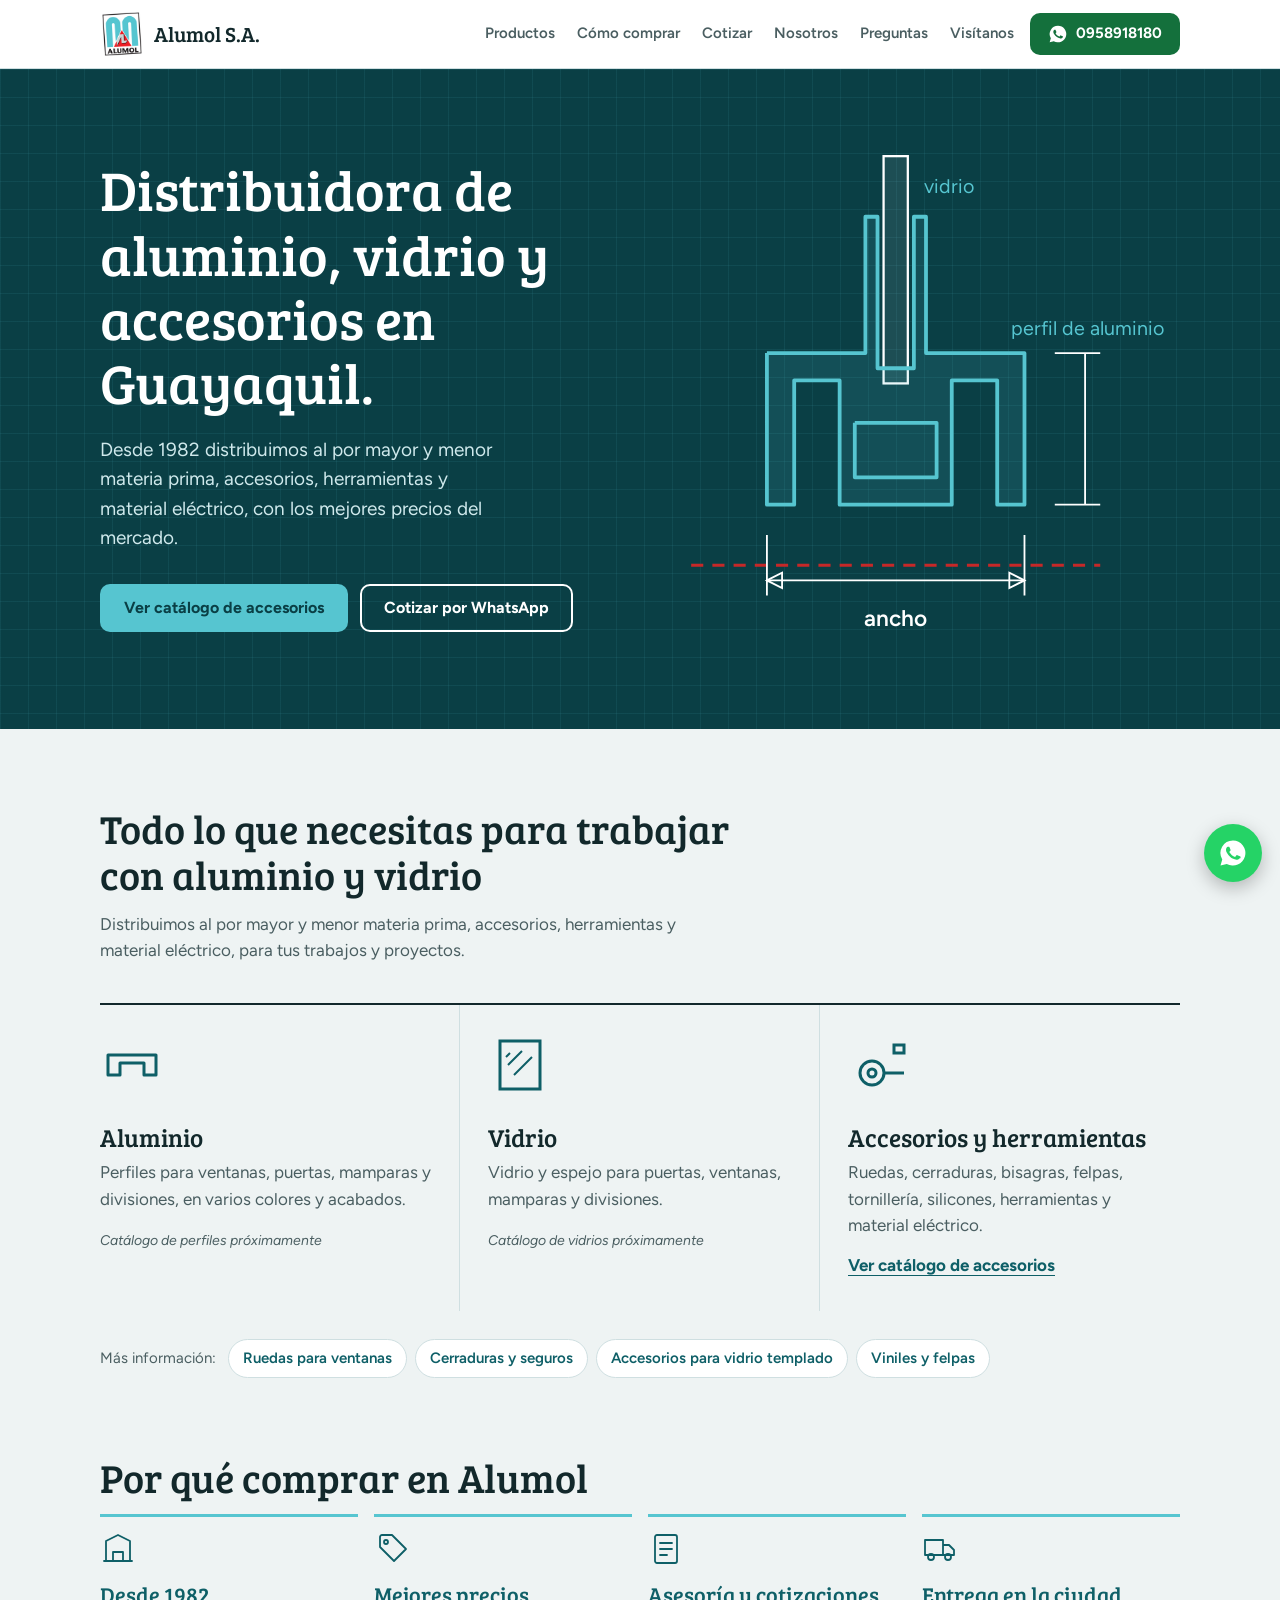
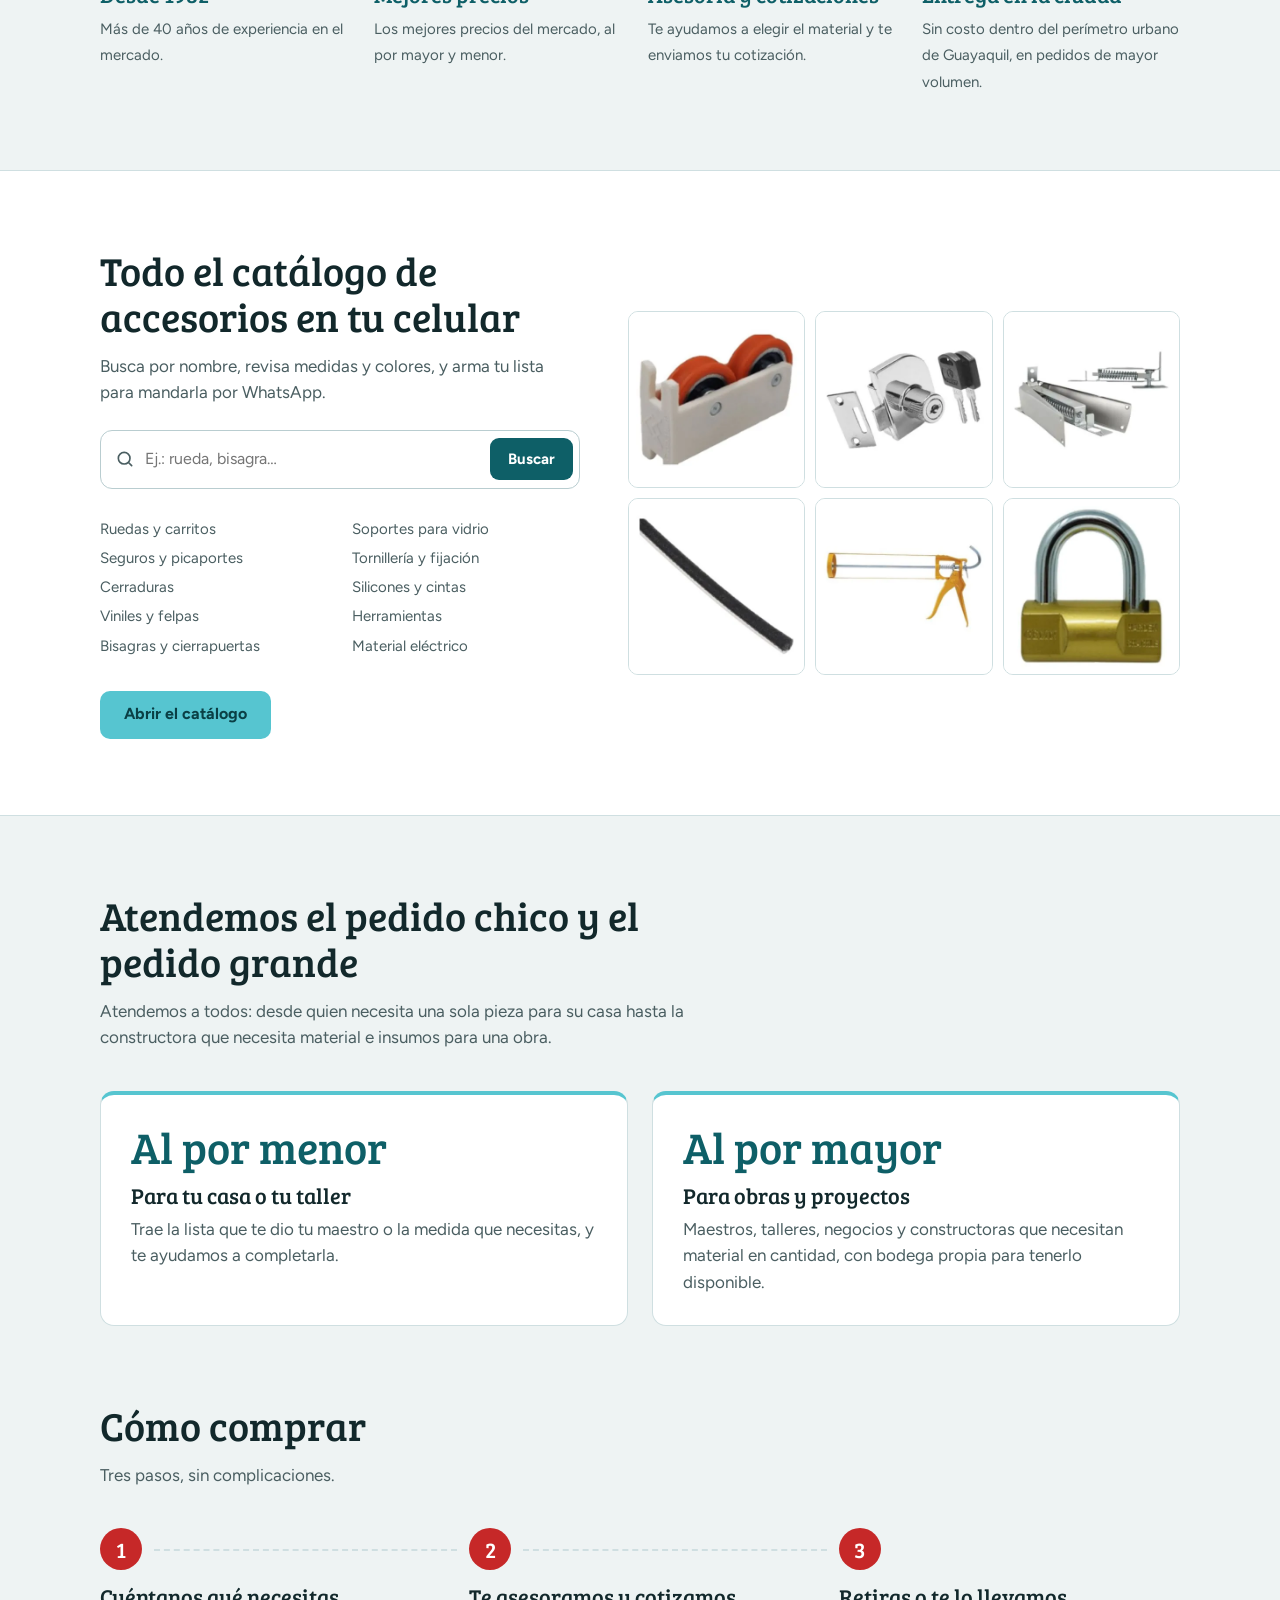
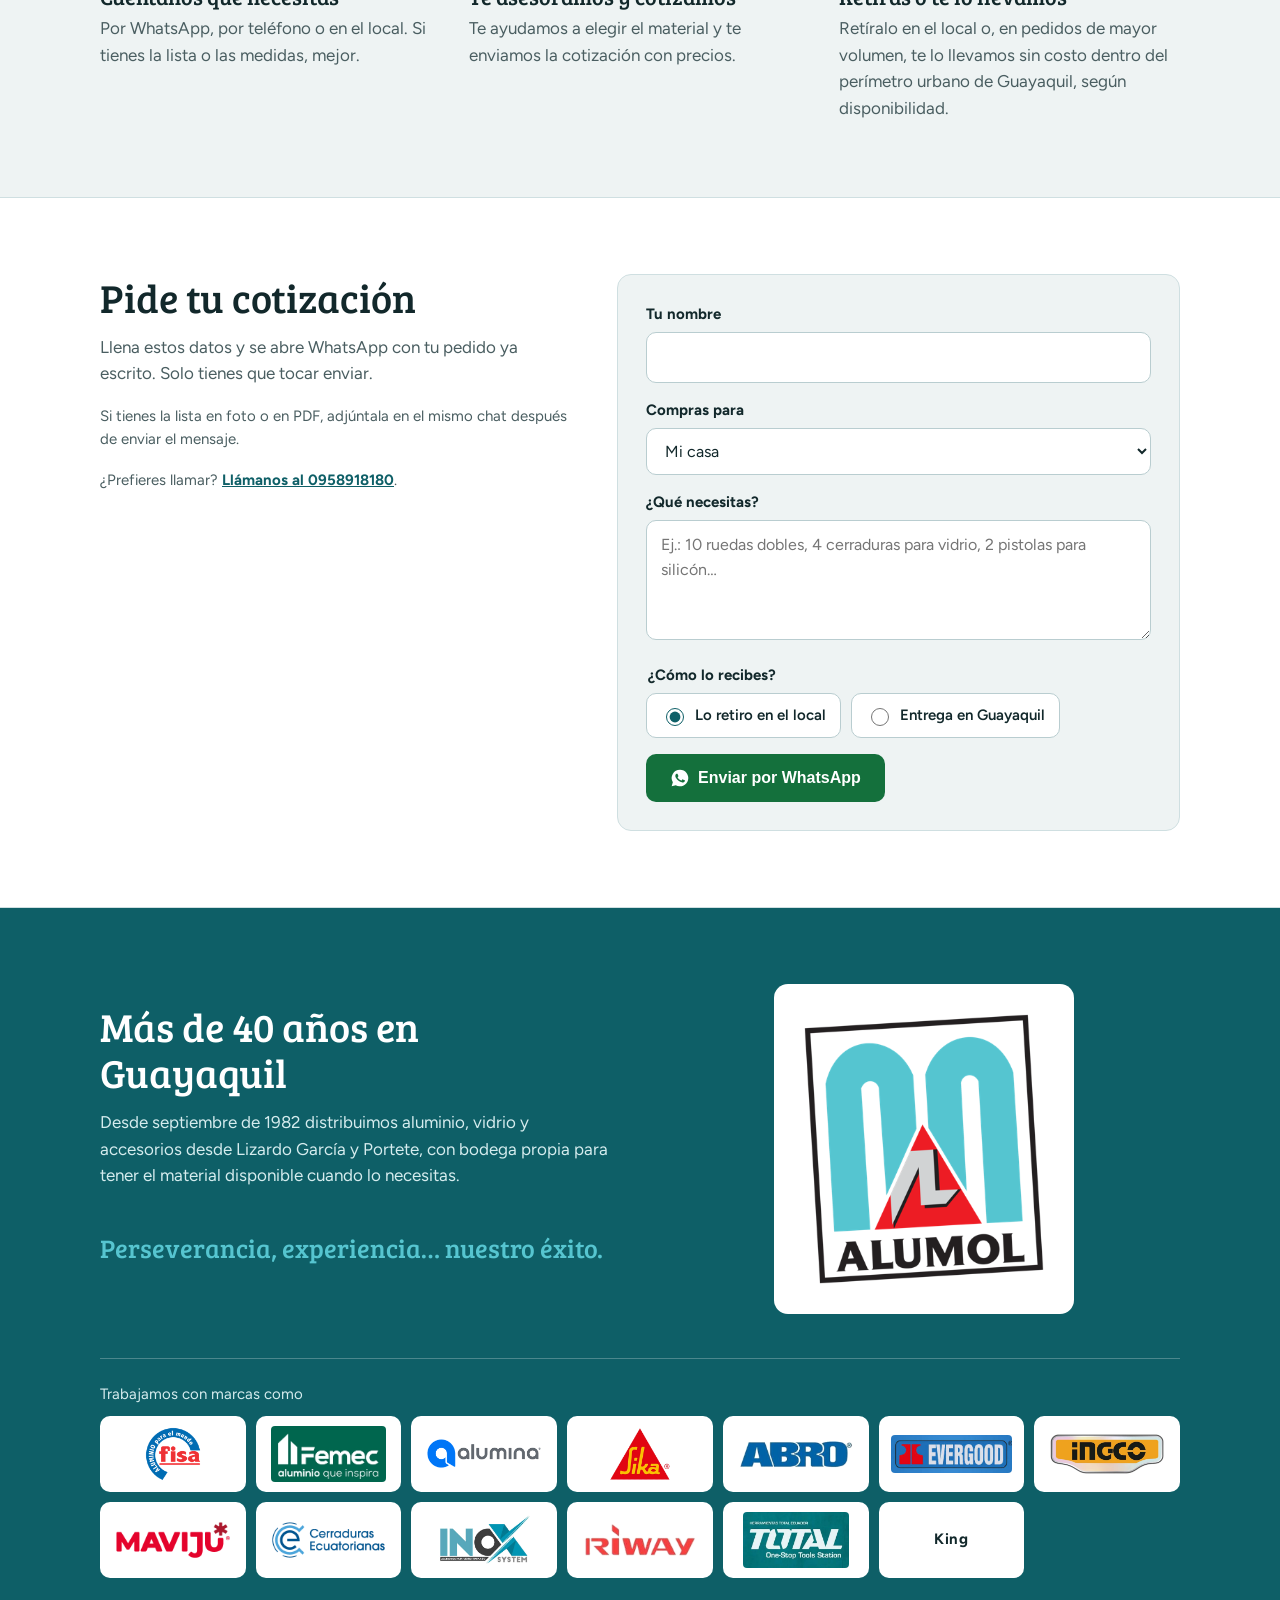
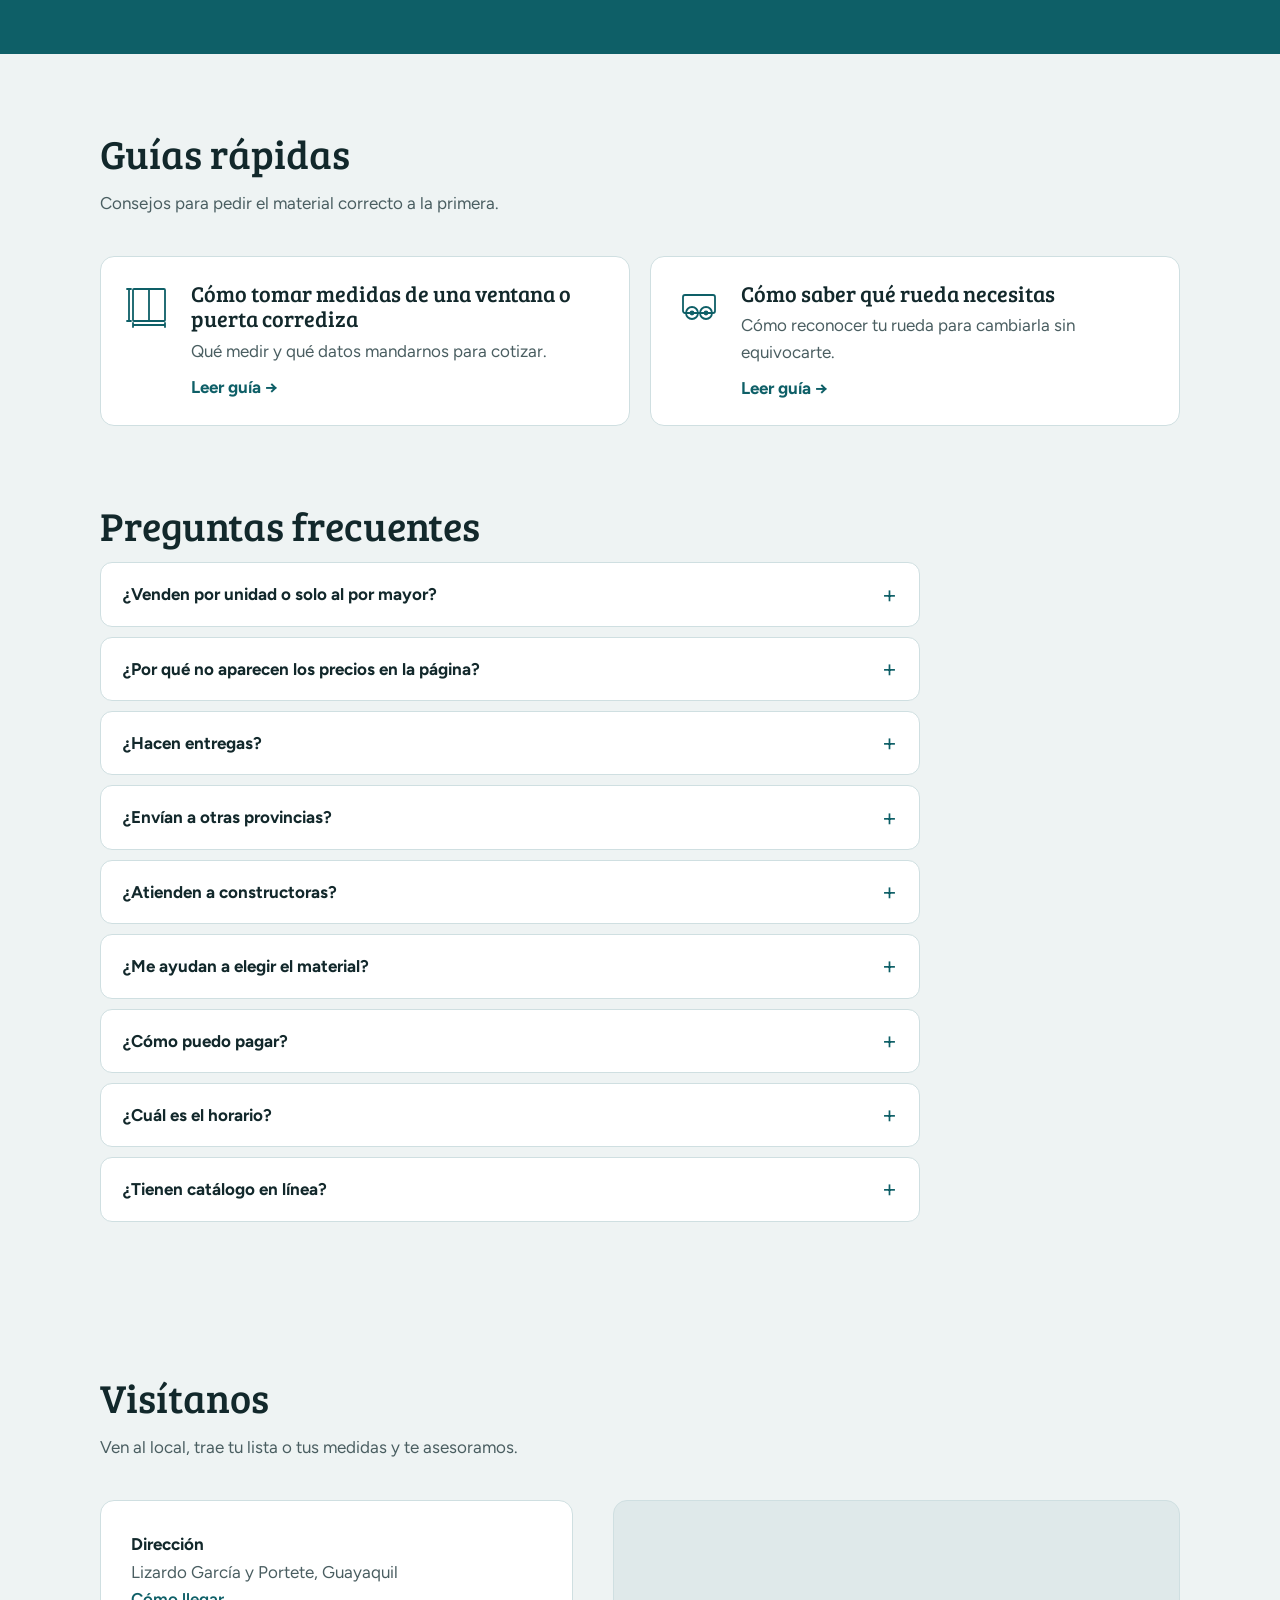
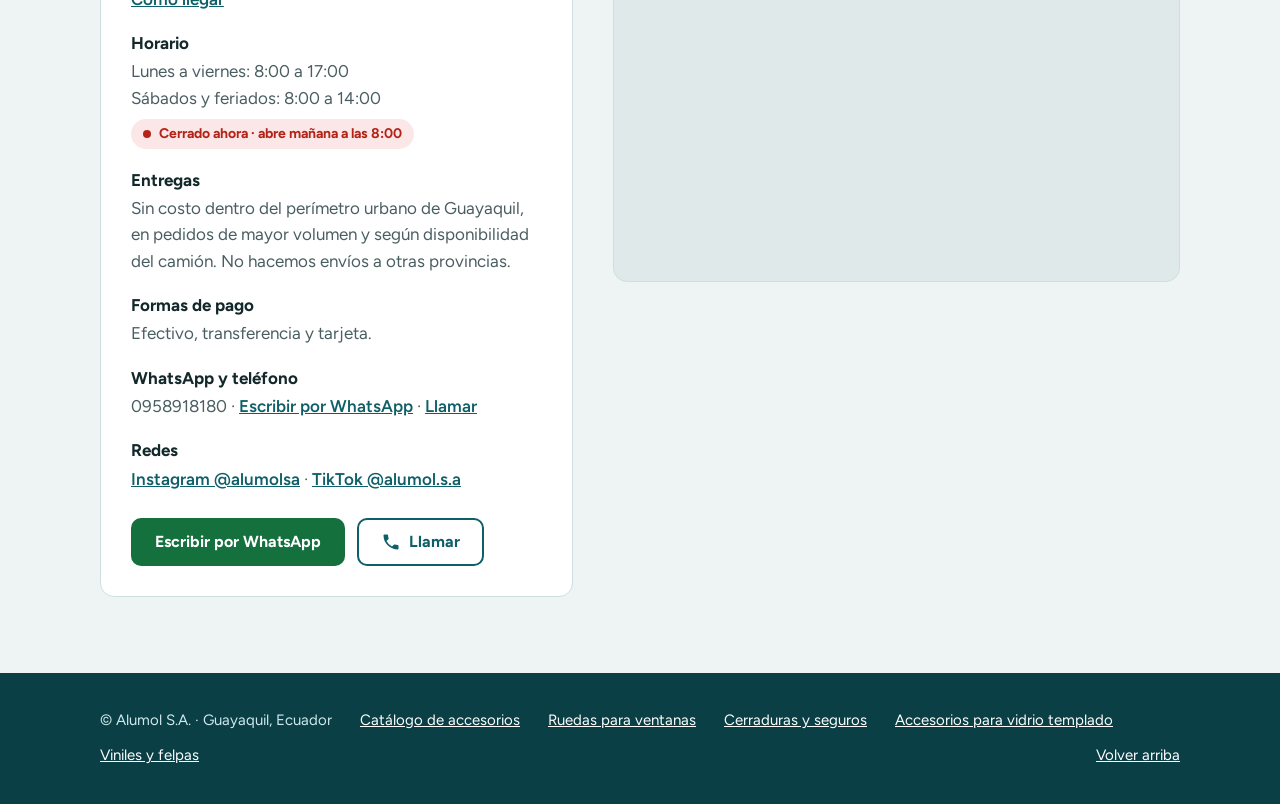
==== index.html @ 3a87d2c8 "Fotos en WebP (47% más livianas), logo chico en cabeceras, página 404 propia Co-Authored-By: Claude " ====
<!doctype html>
<html lang="es">
<head>
<meta charset="utf-8">
<meta name="viewport" content="width=device-width, initial-scale=1">
<script>
// Enlaces viejos del catálogo (revisión, productos compartidos, pruebas) se mandan al catálogo
if (location.search || /^#p-/.test(location.hash)) location.replace("catalogo/" + location.search + location.hash);
</script>
<title>Alumol S.A. · Aluminio y vidrio en Guayaquil</title>
<meta name="description" content="Distribuidora de aluminio, vidrio, accesorios, herramientas y material eléctrico en Guayaquil desde 1982. Al por mayor y menor. Lizardo García y Portete.">
<meta property="og:type" content="website">
<meta property="og:site_name" content="Alumol S.A.">
<meta property="og:title" content="Alumol S.A. · Aluminio y vidrio en Guayaquil">
<meta property="og:description" content="Distribuidora de aluminio, vidrio y accesorios en Guayaquil desde 1982. Al por mayor y menor.">
<meta property="og:url" content="https://alumolsa.com.ec/">
<meta property="og:image" content="https://alumolsa.com.ec/compartir.jpg">
<meta property="og:image:width" content="1200">
<meta property="og:image:height" content="630">
<meta name="twitter:card" content="summary_large_image">
<link rel="icon" href="catalogo/icono.png">
<link rel="canonical" href="https://alumolsa.com.ec/">
<script type="application/ld+json">
{
 "@context": "https://schema.org",
 "@type": "HardwareStore",
 "name": "Alumol S.A.",
 "description": "Distribuidora de aluminio, vidrio, accesorios, herramientas y material eléctrico en Guayaquil desde 1982. Al por mayor y menor.",
 "url": "https://alumolsa.com.ec/",
 "logo": "https://alumolsa.com.ec/catalogo/logo.png",
 "image": "https://alumolsa.com.ec/compartir.jpg",
 "telephone": "+593958918180",
 "foundingDate": "1982-09",
 "address": {
  "@type": "PostalAddress",
  "streetAddress": "Lizardo García y Portete",
  "addressLocality": "Guayaquil",
  "addressRegion": "Guayas",
  "addressCountry": "EC"
 },
 "openingHoursSpecification": [
  {
   "@type": "OpeningHoursSpecification",
   "dayOfWeek": [
    "Monday",
    "Tuesday",
    "Wednesday",
    "Thursday",
    "Friday"
   ],
   "opens": "08:00",
   "closes": "17:00"
  },
  {
   "@type": "OpeningHoursSpecification",
   "dayOfWeek": "Saturday",
   "opens": "08:00",
   "closes": "14:00"
  }
 ],
 "areaServed": "Guayaquil",
 "sameAs": [
  "https://www.instagram.com/alumolsa",
  "https://www.tiktok.com/@alumol.s.a"
 ]
}
</script>
<link rel="preconnect" href="https://fonts.googleapis.com">
<link rel="preconnect" href="https://fonts.gstatic.com" crossorigin>
<link href="https://fonts.googleapis.com/css2?family=Bree+Serif&family=Figtree:wght@400;600;700&display=swap" rel="stylesheet">
<style>
:root{
  --acento:#56C5D0;   /* celeste Alumol */
  --profundo:#0E5F67; /* azul petróleo */
  --noche:#0A3F45;    /* fondo del plano */
  --rojo:#C62828;     /* rojo del logo */
  --tinta:#12282B;
  --suave:#4A5E61;
  --aluminio:#EEF3F3; /* fondo general, gris aluminio frío */
  --linea:#CFDFE1;
  --whatsapp:#14703C;
}
*{box-sizing:border-box}
html{-webkit-text-size-adjust:100%}
body{margin:0;font-family:Figtree,"Segoe UI",sans-serif;font-size:17px;line-height:1.55;color:var(--tinta);background:var(--aluminio)}
h1,h2,h3{font-family:"Bree Serif",Georgia,serif;font-weight:400;line-height:1.15;margin:0}
a{color:inherit}
img{max-width:100%;display:block}
:focus-visible{outline:3px solid var(--acento);outline-offset:3px}
.ancho{max-width:1120px;margin:0 auto;padding:0 20px}

/* ---------- Cabecera ---------- */
header{background:#fff;border-bottom:1px solid var(--linea);position:sticky;top:0;z-index:10}
header .ancho{display:flex;align-items:center;gap:16px;min-height:68px}
.marca{display:flex;align-items:center;gap:10px;text-decoration:none}
.marca img{width:44px;height:44px;object-fit:contain}
.marca b{font-family:"Bree Serif",Georgia,serif;font-weight:400;font-size:21px}
nav{margin-left:auto;display:flex;gap:22px}
nav a{text-decoration:none;font-weight:600;font-size:15px;color:var(--suave)}
nav a:hover{color:var(--profundo)}
.btn{display:inline-flex;align-items:center;gap:8px;min-height:48px;padding:0 22px;border-radius:10px;font-weight:700;font-size:16px;text-decoration:none;border:2px solid transparent}
.btn svg{width:20px;height:20px;flex:none}
.btn-wa{background:var(--whatsapp);color:#fff}
.btn-wa:hover{background:#0f5a30}
.btn-cat{background:var(--acento);color:var(--noche)}
.btn-cat:hover{background:#7ad3dc}
.btn-borde{border-color:#fff;color:#fff}
.btn-borde:hover{background:rgba(255,255,255,.1)}
header .btn{min-height:42px;padding:0 16px;font-size:15px}
@media (max-width:760px){nav{display:none} header .btn{margin-left:auto}}
@media (max-width:380px){header .btn span{display:none}}

/* ---------- Portada: el plano del perfil ---------- */
.portada{background:var(--noche);color:#fff;overflow:hidden;
  background-image:linear-gradient(rgba(86,197,208,.09) 1px,transparent 1px),linear-gradient(90deg,rgba(86,197,208,.09) 1px,transparent 1px);
  background-size:28px 28px}
.portada .ancho{display:grid;grid-template-columns:1.05fr 1fr;gap:40px;align-items:center;padding-top:72px;padding-bottom:80px}
.portada h1{font-size:clamp(34px,5vw,56px);max-width:17ch}
.portada p{font-size:19px;color:#CFE9EC;max-width:34ch;margin:20px 0 32px}
.acciones{display:flex;flex-wrap:wrap;gap:12px}
.plano{width:100%;max-width:500px;justify-self:center}
.plano .perfil{fill:rgba(86,197,208,.12);stroke:var(--acento);stroke-width:2.5;stroke-linejoin:round}
.plano .vidrio{fill:rgba(255,255,255,.08);stroke:#fff;stroke-width:1.5}
.plano .cota{stroke:#fff;stroke-width:1.2;fill:none}
.plano text{fill:#fff;font-family:Figtree,sans-serif;font-size:15px;font-weight:600}
.plano .nota{fill:var(--acento);font-size:13px;font-weight:400}
.plano .corte{stroke:var(--rojo);stroke-width:2;stroke-dasharray:8 6}
@media (prefers-reduced-motion:no-preference){
  .plano .perfil{stroke-dasharray:1400;stroke-dashoffset:1400;animation:trazo 2.2s ease-out .2s forwards}
  .plano .aparece{opacity:0;animation:aparece .6s ease-out 2s forwards}
  @keyframes trazo{to{stroke-dashoffset:0}}
  @keyframes aparece{to{opacity:1}}
}
@media (max-width:820px){
  .portada .ancho{grid-template-columns:1fr;padding-top:44px;padding-bottom:52px;gap:28px}
  .plano{max-width:380px}
}

/* ---------- Retoques sutiles ---------- */
.sello{display:inline-block;margin-bottom:18px;padding:6px 14px;border:1px solid rgba(86,197,208,.55);border-radius:999px;color:var(--acento);font-size:14px;font-weight:700;letter-spacing:.08em;text-transform:uppercase}
.btn{transition:transform .15s ease,background-color .15s ease,box-shadow .15s ease}
.btn:hover{transform:translateY(-2px);box-shadow:0 6px 16px rgba(10,63,69,.18)}
.ventajas svg{width:36px;height:36px;fill:none;stroke:var(--profundo);stroke-width:1.8;stroke-linecap:round;stroke-linejoin:round;margin-bottom:10px;display:block}
.cliente{border-top:4px solid var(--acento) !important;transition:transform .2s ease,box-shadow .2s ease}
.cliente:hover{transform:translateY(-3px);box-shadow:0 10px 24px rgba(10,63,69,.10)}
.muestras img{transition:transform .25s ease}
.muestras img:hover{transform:scale(1.04)}
.nosotros .ancho.ancho-marcas{display:block}
.nosotros .ancho-marcas .marcas{margin-top:44px}
.nosotros .ancho-marcas ul{grid-template-columns:repeat(auto-fill,minmax(140px,1fr))}
.marcas li{transition:transform .2s ease}.marcas li:hover{transform:translateY(-2px)}
.nosotros .logo-nos{max-width:300px}
.js .aparece-sec{opacity:0;transform:translateY(18px);transition:opacity .6s ease,transform .6s ease}
.js .aparece-sec.visto{opacity:1;transform:none}
@media (prefers-reduced-motion:reduce){.js .aparece-sec{opacity:1;transform:none;transition:none}.btn:hover,.cliente:hover,.muestras img:hover{transform:none}}

/* Buscador en la portada */
.oculto{position:absolute;width:1px;height:1px;overflow:hidden;clip:rect(0 0 0 0);white-space:nowrap}
.portada .ancho > div,.catalogo .ancho > div{min-width:0}
.buscar-web{width:100%;display:flex;align-items:center;max-width:520px;margin:0 0 22px;background:#fff;border-radius:12px;padding:6px 6px 6px 14px;box-shadow:0 6px 20px rgba(0,0,0,.18)}
.buscar-web svg{flex:none;width:20px;height:20px;fill:none;stroke:var(--suave);stroke-width:2;stroke-linecap:round}
.buscar-web input{flex:1;min-width:0;border:0;outline:0;font:inherit;font-size:16px;color:var(--tinta);padding:10px 10px;background:transparent}
.buscar-web button{flex:none;border:0;border-radius:9px;background:var(--profundo);color:#fff;font:inherit;font-weight:700;font-size:15px;padding:0 18px;min-height:42px;cursor:pointer}
.buscar-web button:hover{background:#0b4c52}
.buscar-web.en-catalogo{box-shadow:none;border:1px solid #B9CDD0;margin:-16px 0 26px}
.buscar-web:focus-within{outline:3px solid var(--acento);outline-offset:2px}
.btn-llamar{border-color:var(--profundo);color:var(--profundo);background:#fff}
.btn-llamar:hover{background:var(--aluminio)}
.datos .acciones .btn{margin-top:0}

.mas-prod{display:flex;flex-wrap:wrap;align-items:center;gap:8px;margin:28px 0 0;font-size:15px}
.mas-prod span{color:var(--suave);margin-right:4px}
.mas-prod a{border:1px solid var(--linea);background:#fff;border-radius:999px;padding:7px 14px;color:var(--profundo);font-weight:600;text-decoration:none}
.mas-prod a:hover{border-color:var(--profundo)}

/* ---------- Secciones ---------- */
section{padding:76px 0}
.titulo{font-size:clamp(28px,3.6vw,40px);margin-bottom:14px;max-width:30ch}
.intro{color:var(--suave);max-width:58ch;margin:0 0 40px}

/* Qué vendemos */
.lineas{display:grid;grid-template-columns:repeat(3,1fr);border-top:2px solid var(--tinta)}
.linea{padding:28px 28px 32px 0;border-right:1px solid var(--linea)}
.linea + .linea{padding-left:28px}
.linea:last-child{border-right:0}
.linea svg{width:64px;height:64px;margin-bottom:18px}
.linea h3{font-size:25px;margin-bottom:8px}
.linea p{margin:0 0 14px;color:var(--suave)}
.linea .pronto{font-size:14px;color:var(--suave);font-style:italic}
.linea a.enlace{font-weight:700;color:var(--profundo);text-underline-offset:4px}
@media (max-width:820px){
  .lineas{grid-template-columns:1fr}
  .linea,.linea + .linea{padding:26px 0;border-right:0;border-bottom:1px solid var(--linea)}
  .linea:last-child{border-bottom:0}
}

/* Franja del catálogo */
.catalogo{background:#fff;border-top:1px solid var(--linea);border-bottom:1px solid var(--linea)}
.catalogo .ancho{display:grid;grid-template-columns:1fr 1.15fr;gap:48px;align-items:center}
.muestras{display:grid;grid-template-columns:repeat(3,1fr);gap:10px}
.muestras img{aspect-ratio:1;object-fit:cover;border-radius:10px;background:var(--aluminio);border:1px solid var(--linea)}
.catalogo ul{padding:0;margin:0 0 30px;list-style:none;columns:2;column-gap:24px;color:var(--suave);font-size:15px}
.catalogo li{padding:3px 0;break-inside:avoid}
@media (max-width:820px){.catalogo .ancho{grid-template-columns:1fr;gap:32px}.muestras{order:-1}}

/* Por qué Alumol */
.porque{padding-top:0}
.ventajas{list-style:none;margin:0;padding:0;display:grid;grid-template-columns:repeat(4,1fr);gap:16px}
.ventajas li{border-top:3px solid var(--acento);padding-top:14px}
.ventajas b{display:block;font-family:"Bree Serif",Georgia,serif;font-weight:400;font-size:22px;color:var(--profundo);margin-bottom:4px}
.ventajas span{color:var(--suave);font-size:15px}
@media (max-width:820px){.ventajas{grid-template-columns:1fr 1fr}}
@media (max-width:440px){.ventajas{grid-template-columns:1fr}}

/* Para quién */
.clientes{display:grid;grid-template-columns:1fr 1fr;gap:24px}
.cliente{background:#fff;border-radius:14px;padding:30px;border:1px solid var(--linea)}
.cliente .escala{font-family:"Bree Serif",Georgia,serif;font-size:44px;color:var(--profundo);line-height:1;margin-bottom:14px}
.cliente h3{font-size:22px;margin-bottom:8px}
.cliente p{margin:0;color:var(--suave)}
@media (max-width:700px){.clientes{grid-template-columns:1fr}}

/* Cómo comprar: secuencia real */
.pasos{list-style:none;padding:0;margin:0;display:grid;grid-template-columns:repeat(3,1fr);gap:28px;counter-reset:paso}
.pasos li{counter-increment:paso;position:relative;padding-top:56px}
.pasos li::before{content:counter(paso);position:absolute;top:0;left:0;width:42px;height:42px;border-radius:50%;background:var(--rojo);color:#fff;display:grid;place-items:center;font-family:"Bree Serif",Georgia,serif;font-size:22px}
.pasos li:not(:last-child)::after{content:"";position:absolute;top:21px;left:54px;right:-16px;border-top:2px dashed var(--linea)}
.pasos h3{font-size:22px;margin-bottom:6px}
.pasos p{margin:0;color:var(--suave)}
@media (max-width:760px){.pasos{grid-template-columns:1fr}.pasos li:not(:last-child)::after{display:none}}

/* Nosotros */
.nosotros{background:var(--profundo);color:#fff}
.nosotros .ancho{display:grid;grid-template-columns:1fr 1fr;gap:56px;align-items:center}
.nosotros .intro{color:#D5ECEE}
.nosotros p{max-width:52ch}
.lema{font-family:"Bree Serif",Georgia,serif;font-size:26px;color:var(--acento);margin-top:26px}
.logo-nos{background:#fff;border-radius:14px;padding:28px;display:grid;place-items:center;max-width:360px;justify-self:center}
.logo-nos img{width:100%;max-width:260px;height:auto}
.foto-pend{aspect-ratio:4/3;border:2px dashed rgba(255,255,255,.45);border-radius:14px;display:grid;place-items:center;text-align:center;color:#D5ECEE;padding:20px;font-size:15px}
.marcas{margin-top:36px;padding-top:24px;border-top:1px solid rgba(255,255,255,.25)}
.marcas p{margin:0 0 10px;color:#D5ECEE;font-size:15px}
.marcas ul{list-style:none;padding:0;margin:0;display:grid;grid-template-columns:repeat(auto-fill,minmax(118px,1fr));gap:10px}
.marcas li{background:#fff;border-radius:10px;height:76px;padding:10px 12px;display:flex;align-items:center;justify-content:center;color:var(--tinta);font-weight:700;letter-spacing:.04em;font-size:15px;text-align:center}
.marcas li img{max-width:100%;max-height:56px;min-width:0;width:auto;height:auto;object-fit:contain;border-radius:4px}
@media (max-width:820px){.nosotros .ancho{grid-template-columns:1fr;gap:32px}}

/* Visítanos */
.visita{display:grid;grid-template-columns:1fr 1.2fr;gap:40px;align-items:start}
.datos{background:#fff;border-radius:14px;border:1px solid var(--linea);padding:30px}
.datos dl{margin:0}
.datos dt{font-weight:700;margin-top:18px}
.datos dt:first-child{margin-top:0}
.datos dd{margin:2px 0 0;color:var(--suave)}
.datos dd a{color:var(--profundo);font-weight:600}
.datos .btn{margin-top:26px}
.mapa{border-radius:14px;overflow:hidden;border:1px solid var(--linea);min-height:380px;background:#dfe9ea}
.mapa iframe{width:100%;height:100%;min-height:380px;border:0;display:block}
@media (max-width:820px){.visita{grid-template-columns:1fr}}

/* Cotización por WhatsApp */
.cotizar{background:#fff;border-top:1px solid var(--linea);border-bottom:1px solid var(--linea)}
.cotizar .ancho{display:grid;grid-template-columns:1fr 1.2fr;gap:48px;align-items:start}
.cotizar .nota{color:var(--suave);font-size:15px;margin-top:18px}
.form-cot{background:var(--aluminio);border:1px solid var(--linea);border-radius:14px;padding:28px;display:grid;gap:16px}
.form-cot label,.form-cot legend{font-weight:700;font-size:15px;display:block;margin-bottom:6px}
.form-cot input[type=text],.form-cot select,.form-cot textarea{width:100%;font:inherit;font-size:16px;color:var(--tinta);background:#fff;border:1px solid #B9CDD0;border-radius:10px;padding:12px 14px}
.form-cot textarea{min-height:120px;resize:vertical}
.form-cot input:focus,.form-cot select:focus,.form-cot textarea:focus{outline:2px solid var(--acento);outline-offset:1px;border-color:var(--acento)}
.form-cot fieldset{border:0;padding:0;margin:0}
.form-cot .opciones{display:flex;flex-wrap:wrap;gap:10px}
.form-cot .opciones label{font-weight:600;margin:0;display:flex;align-items:center;gap:8px;background:#fff;border:1px solid #B9CDD0;border-radius:10px;padding:10px 14px;cursor:pointer}
.form-cot .opciones input{accent-color:var(--profundo);width:18px;height:18px}
.form-cot .btn{justify-self:start}
.form-cot .error{color:var(--rojo);font-size:14px;font-weight:600;margin:0}
@media (max-width:820px){.cotizar .ancho{grid-template-columns:1fr;gap:28px}}

/* Guías */
.guias{display:grid;grid-template-columns:1fr 1fr;gap:20px}
.guia{display:flex;gap:18px;align-items:flex-start;background:#fff;border:1px solid var(--linea);border-radius:14px;padding:24px;text-decoration:none;color:var(--tinta);transition:transform .2s ease,box-shadow .2s ease}
.guia:hover{transform:translateY(-3px);box-shadow:0 10px 24px rgba(10,63,69,.10)}
.guia svg{flex:none;width:48px;height:48px;fill:none;stroke:var(--profundo);stroke-width:1.8;stroke-linecap:round;stroke-linejoin:round}
.guia h3{font-size:22px;margin-bottom:6px}.guia p{margin:0 0 10px;color:var(--suave)}.guia span{font-weight:700;color:var(--profundo)}
@media (max-width:760px){.guias{grid-template-columns:1fr}}

/* Preguntas frecuentes */
.faq{max-width:820px;display:grid;gap:10px}
.faq details{background:#fff;border:1px solid var(--linea);border-radius:12px}
.faq summary{list-style:none;cursor:pointer;padding:18px 52px 18px 22px;font-weight:700;font-size:17px;position:relative}
.faq summary::-webkit-details-marker{display:none}
.faq summary::after{content:"+";position:absolute;right:22px;top:50%;transform:translateY(-50%);font-size:24px;font-weight:400;color:var(--profundo)}
.faq details[open] summary::after{content:"–"}
.faq details p{margin:0;padding:0 22px 20px;color:var(--suave)}
.faq a{color:var(--profundo);font-weight:600}

/* Abierto ahora */
.estado{display:inline-flex;align-items:center;gap:8px;margin-top:8px;padding:4px 12px;border-radius:999px;font-size:14px;font-weight:700;background:#E6F4EA;color:#14703C}
.estado::before{content:"";width:8px;height:8px;border-radius:50%;background:currentColor}
.estado.pronto{background:#FFF3D6;color:#8A5A00}
.estado.cerrado{background:#FBE7E7;color:#B42318}
.estado[hidden]{display:none}

/* Marcador de dato por confirmar (solo borrador) */
.falta{background:#FFF3B0;color:#5a4a00;border-radius:4px;padding:0 4px}

footer{background:var(--noche);color:#CFE9EC;padding:36px 0;font-size:15px}
footer .ancho{display:flex;flex-wrap:wrap;gap:12px 28px;align-items:center}
footer a{color:#fff}
footer .der{margin-left:auto}

.wa-flotante{position:fixed;right:18px;bottom:18px;width:58px;height:58px;border-radius:50%;background:#25D366;display:grid;place-items:center;box-shadow:0 6px 18px rgba(0,0,0,.25);z-index:20}
.wa-flotante svg{width:30px;height:30px;fill:#fff}
</style>
</head>
<body>

<header>
  <div class="ancho">
    <a class="marca" href="#inicio"><img src="catalogo/logo-chico.png" alt=""><b>Alumol S.A.</b></a>
    <nav aria-label="Secciones">
      <a href="#productos">Productos</a>
      <a href="#como-comprar">Cómo comprar</a>
      <a href="#cotizar">Cotizar</a>
      <a href="#nosotros">Nosotros</a>
      <a href="#preguntas">Preguntas</a>
      <a href="#visitanos">Visítanos</a>
    </nav>
    <a class="btn btn-wa" href="https://wa.me/593958918180" target="_blank" rel="noopener">
      <svg viewBox="0 0 24 24" fill="currentColor" aria-hidden="true"><path d="M12 2a10 10 0 0 0-8.6 15.1L2 22l5-1.3A10 10 0 1 0 12 2Zm5.3 14.1c-.2.6-1.3 1.2-1.8 1.2-.5.1-1 .1-3.3-.8-2.8-1.1-4.5-4-4.7-4.2-.1-.2-1.1-1.5-1.1-2.8 0-1.4.7-2 1-2.3.2-.3.5-.3.7-.3h.5c.2 0 .4 0 .6.5l.8 2c.1.2.1.4 0 .5l-.3.5-.4.4c-.1.1-.3.3-.1.6.2.3.8 1.3 1.7 2.1 1.1 1 2.1 1.3 2.4 1.5.3.1.5.1.6-.1l.9-1.1c.2-.3.4-.2.7-.1l2 .9c.3.1.5.2.5.3.1.2.1.7-.1 1.2Z"/></svg>
      <span>0958918180</span>
    </a>
  </div>
</header>

<main id="inicio">

<!-- PORTADA -->
<div class="portada">
  <div class="ancho">
    <div>
      <h1>Distribuidora de aluminio, vidrio y accesorios en Guayaquil.</h1>
      <p>Desde 1982 distribuimos al por mayor y menor materia prima, accesorios, herramientas y material eléctrico, con los mejores precios del mercado.</p>
      <div class="acciones">
        <a class="btn btn-cat" href="catalogo/">Ver catálogo de accesorios</a>
        <a class="btn btn-borde" href="https://wa.me/593958918180?text=Hola%20Alumol%2C%20quisiera%20cotizar%20material" target="_blank" rel="noopener">Cotizar por WhatsApp</a>
      </div>
    </div>

    <!-- Corte de un perfil de aluminio con su vidrio, dibujado como plano -->
    <svg class="plano" viewBox="50 10 330 335" role="img" aria-label="Dibujo técnico del corte de un perfil de aluminio con vidrio, con sus medidas">
      <rect class="vidrio" x="187" y="20" width="16" height="150"/>
      <path class="perfil" d="M110 150 H175 V60 H183 V160 H207 V60 H215 V150 H280 V250 H262 V168 H232 V250 H158 V168 H128 V250 H110 Z M168 196 H222 V232 H168 Z"/>
      <line class="corte" x1="60" y1="290" x2="330" y2="290"/>
      <g class="aparece">
        <path class="cota" d="M110 270 V310 M280 270 V310 M110 300 H280"/>
        <path class="cota" d="M110 300 l10 -5 v10 z M280 300 l-10 -5 v10 z" fill="#fff"/>
        <text x="195" y="330" text-anchor="middle">ancho</text>
        <path class="cota" d="M300 150 H330 M300 250 H330 M320 150 V250"/>
        <text class="nota" x="214" y="44">vidrio</text>
        <text class="nota" x="372" y="138" text-anchor="end">perfil de aluminio</text>
      </g>
    </svg>
  </div>
</div>

<!-- QUÉ VENDEMOS -->
<section id="productos">
  <div class="ancho">
    <h2 class="titulo">Todo lo que necesitas para trabajar con aluminio y vidrio</h2>
    <p class="intro">Distribuimos al por mayor y menor materia prima, accesorios, herramientas y material eléctrico, para tus trabajos y proyectos.</p>

    <div class="lineas">
      <div class="linea">
        <svg viewBox="0 0 64 64" fill="none" stroke="#0E5F67" stroke-width="3" stroke-linejoin="round" aria-hidden="true"><path d="M8 22h48v20H44V30H20v12H8z"/></svg>
        <h3>Aluminio</h3>
        <p>Perfiles para ventanas, puertas, mamparas y divisiones, en varios colores y acabados.</p>
        <span class="pronto">Catálogo de perfiles próximamente</span>
      </div>
      <div class="linea">
        <svg viewBox="0 0 64 64" fill="none" stroke="#0E5F67" stroke-width="3" aria-hidden="true"><rect x="12" y="8" width="40" height="48"/><path d="M22 20l-4 4M34 18L20 32M44 24L26 42" stroke-width="2"/></svg>
        <h3>Vidrio</h3>
        <p>Vidrio y espejo para puertas, ventanas, mamparas y divisiones.</p>
        <span class="pronto">Catálogo de vidrios próximamente</span>
      </div>
      <div class="linea">
        <svg viewBox="0 0 64 64" fill="none" stroke="#0E5F67" stroke-width="3" aria-hidden="true"><circle cx="24" cy="40" r="12"/><circle cx="24" cy="40" r="4"/><path d="M36 40h20M46 20v-8h10v8z"/></svg>
        <h3>Accesorios y herramientas</h3>
        <p>Ruedas, cerraduras, bisagras, felpas, tornillería, silicones, herramientas y material eléctrico.</p>
        <a class="enlace" href="catalogo/">Ver catálogo de accesorios</a>
      </div>
    </div>
    <p class="mas-prod"><span>Más información:</span><a href="ruedas-para-ventanas-guayaquil/">Ruedas para ventanas</a><a href="cerraduras-y-seguros-guayaquil/">Cerraduras y seguros</a><a href="accesorios-vidrio-templado-guayaquil/">Accesorios para vidrio templado</a><a href="viniles-y-felpas-guayaquil/">Viniles y felpas</a></p>
  </div>
</section>

<!-- POR QUÉ ALUMOL -->
<section class="porque" aria-labelledby="porque-t">
  <div class="ancho">
    <h2 class="titulo" id="porque-t">Por qué comprar en Alumol</h2>
    <ul class="ventajas">
      <li><svg viewBox="0 0 36 36" aria-hidden="true"><path d="M6 30V10l12-6 12 6v20"/><path d="M13 30v-9h10v9"/><path d="M4 30h28"/></svg><b>Desde 1982</b><span>Más de 40 años de experiencia en el mercado.</span></li>
      <li><svg viewBox="0 0 36 36" aria-hidden="true"><path d="M18 4H8a2 2 0 0 0-2 2v10l14 14 12-12z"/><circle cx="12" cy="11" r="2"/></svg><b>Mejores precios</b><span>Los mejores precios del mercado, al por mayor y menor.</span></li>
      <li><svg viewBox="0 0 36 36" aria-hidden="true"><rect x="7" y="4" width="22" height="28" rx="2"/><path d="M12 12h12M12 18h12M12 24h7"/></svg><b>Asesoría y cotizaciones</b><span>Te ayudamos a elegir el material y te enviamos tu cotización.</span></li>
      <li><svg viewBox="0 0 36 36" aria-hidden="true"><path d="M3 9h18v15H3zM21 14h6l5 5v5h-11"/><circle cx="9" cy="26" r="3"/><circle cx="26" cy="26" r="3"/></svg><b>Entrega en la ciudad</b><span>Sin costo dentro del perímetro urbano de Guayaquil, en pedidos de mayor volumen.</span></li>
    </ul>
  </div>
</section>

<!-- CATÁLOGO -->
<section class="catalogo">
  <div class="ancho">
    <div>
      <h2 class="titulo">Todo el catálogo de accesorios en tu celular</h2>
      <p class="intro">Busca por nombre, revisa medidas y colores, y arma tu lista para mandarla por WhatsApp.</p>
      <form class="buscar-web en-catalogo" action="catalogo/" method="get" role="search">
        <label for="buscar-web" class="oculto">Buscar en el catálogo</label>
        <svg viewBox="0 0 24 24" aria-hidden="true"><circle cx="11" cy="11" r="7"/><path d="m20 20-3.5-3.5"/></svg>
        <input id="buscar-web" name="buscar" type="search" placeholder="Ej.: rueda, bisagra…" autocomplete="off" required>
        <button type="submit">Buscar</button>
      </form>
      <ul>
        <li>Ruedas y carritos</li>
        <li>Seguros y picaportes</li>
        <li>Cerraduras</li>
        <li>Viniles y felpas</li>
        <li>Bisagras y cierrapuertas</li>
        <li>Soportes para vidrio</li>
        <li>Tornillería y fijación</li>
        <li>Silicones y cintas</li>
        <li>Herramientas</li>
        <li>Material eléctrico</li>
      </ul>
      <a class="btn btn-cat" href="catalogo/">Abrir el catálogo</a>
    </div>
    <div class="muestras">
      <img src="catalogo/fotos/rueda-doble.webp" alt="Rueda doble" loading="lazy">
      <img src="catalogo/fotos/cerradura-para-vidrio.webp" alt="Cerradura para vidrio" loading="lazy">
      <img src="catalogo/fotos/bisagra-piso-induma.webp" alt="Bisagra de piso" loading="lazy">
      <img src="catalogo/fotos/felpa-v-c.webp" alt="Felpa" loading="lazy">
      <img src="catalogo/fotos/pistola-para-silicon.webp" alt="Pistola para silicón" loading="lazy">
      <img src="catalogo/fotos/candado.webp" alt="Candado" loading="lazy">
    </div>
  </div>
</section>

<!-- PARA QUIÉN -->
<section>
  <div class="ancho">
    <h2 class="titulo">Atendemos el pedido chico y el pedido grande</h2>
    <p class="intro">Atendemos a todos: desde quien necesita una sola pieza para su casa hasta la constructora que necesita material e insumos para una obra.</p>
    <div class="clientes">
      <div class="cliente">
        <div class="escala">Al por menor</div>
        <h3>Para tu casa o tu taller</h3>
        <p>Trae la lista que te dio tu maestro o la medida que necesitas, y te ayudamos a completarla.</p>
      </div>
      <div class="cliente">
        <div class="escala">Al por mayor</div>
        <h3>Para obras y proyectos</h3>
        <p>Maestros, talleres, negocios y constructoras que necesitan material en cantidad, con bodega propia para tenerlo disponible.</p>
      </div>
    </div>
  </div>
</section>

<!-- CÓMO COMPRAR -->
<section id="como-comprar" style="padding-top:0">
  <div class="ancho">
    <h2 class="titulo">Cómo comprar</h2>
    <p class="intro">Tres pasos, sin complicaciones.</p>
    <ol class="pasos">
      <li><h3>Cuéntanos qué necesitas</h3><p>Por WhatsApp, por teléfono o en el local. Si tienes la lista o las medidas, mejor.</p></li>
      <li><h3>Te asesoramos y cotizamos</h3><p>Te ayudamos a elegir el material y te enviamos la cotización con precios.</p></li>
      <li><h3>Retiras o te lo llevamos</h3><p>Retíralo en el local o, en pedidos de mayor volumen, te lo llevamos sin costo dentro del perímetro urbano de Guayaquil, según disponibilidad.</p></li>
    </ol>
  </div>
</section>

<!-- COTIZAR -->
<section id="cotizar" class="cotizar">
  <div class="ancho">
    <div>
      <h2 class="titulo">Pide tu cotización</h2>
      <p class="intro" style="margin-bottom:0">Llena estos datos y se abre WhatsApp con tu pedido ya escrito. Solo tienes que tocar enviar.</p>
      <p class="nota">Si tienes la lista en foto o en PDF, adjúntala en el mismo chat después de enviar el mensaje.</p>
      <p class="nota">¿Prefieres llamar? <a href="tel:+593958918180" style="color:var(--profundo);font-weight:700">Llámanos al 0958918180</a>.</p>
    </div>
    <form class="form-cot" id="form-cot" novalidate>
      <div><label for="c-nombre">Tu nombre</label><input type="text" id="c-nombre" autocomplete="name" required></div>
      <div><label for="c-tipo">Compras para</label>
        <select id="c-tipo"><option>Mi casa</option><option>Mi taller (soy maestro)</option><option>Mi negocio</option><option>Una obra o constructora</option></select></div>
      <div><label for="c-pedido">¿Qué necesitas?</label>
        <textarea id="c-pedido" required placeholder="Ej.: 10 ruedas dobles, 4 cerraduras para vidrio, 2 pistolas para silicón…"></textarea></div>
      <fieldset><legend>¿Cómo lo recibes?</legend>
        <div class="opciones"><label><input type="radio" name="c-entrega" value="Retiro en el local" checked> Lo retiro en el local</label>
        <label><input type="radio" name="c-entrega" value="Entrega en Guayaquil"> Entrega en Guayaquil</label></div></fieldset>
      <div id="c-sector-box" hidden><label for="c-sector">Sector o dirección de entrega</label><input type="text" id="c-sector" placeholder="Ej.: Urdesa, calle…"></div>
      <p class="error" id="c-error" hidden>Escribe tu nombre y lo que necesitas.</p>
      <button class="btn btn-wa" type="submit"><svg viewBox="0 0 24 24" fill="currentColor" aria-hidden="true"><path d="M12 2a10 10 0 0 0-8.6 15.1L2 22l5-1.3A10 10 0 1 0 12 2Zm5.3 14.1c-.2.6-1.3 1.2-1.8 1.2-.5.1-1 .1-3.3-.8-2.8-1.1-4.5-4-4.7-4.2-.1-.2-1.1-1.5-1.1-2.8 0-1.4.7-2 1-2.3.2-.3.5-.3.7-.3h.5c.2 0 .4 0 .6.5l.8 2c.1.2.1.4 0 .5l-.3.5-.4.4c-.1.1-.3.3-.1.6.2.3.8 1.3 1.7 2.1 1.1 1 2.1 1.3 2.4 1.5.3.1.5.1.6-.1l.9-1.1c.2-.3.4-.2.7-.1l2 .9c.3.1.5.2.5.3.1.2.1.7-.1 1.2Z"/></svg>Enviar por WhatsApp</button>
    </form>
  </div>
</section>

<!-- NOSOTROS -->
<section id="nosotros" class="nosotros">
  <div class="ancho">
    <div>
      <h2 class="titulo">Más de 40 años en Guayaquil</h2>
      <p class="intro">Desde septiembre de 1982 distribuimos aluminio, vidrio y accesorios desde Lizardo García y Portete, con bodega propia para tener el material disponible cuando lo necesitas.</p>
      <p class="lema">Perseverancia, experiencia… nuestro éxito.</p>
    </div>
    <div class="logo-nos"><img src="catalogo/logo.png" alt="Logo de Alumol S.A."></div>
  </div>
  <div class="ancho ancho-marcas">
    <div class="marcas">
        <p>Trabajamos con marcas como</p>
        <ul><li><img src="marcas/fisa.png" alt="FISA" loading="lazy"></li><li><img src="marcas/femec.png" alt="FEMEC" loading="lazy"></li><li><img src="marcas/alumina.png" alt="Alumina" loading="lazy"></li><li><img src="marcas/sika.png" alt="Sika" loading="lazy"></li><li><img src="marcas/abro.png" alt="Abro" loading="lazy"></li><li><img src="marcas/evergood.png" alt="Evergood" loading="lazy"></li><li><img src="marcas/ingco.png" alt="Ingco" loading="lazy"></li><li><img src="marcas/maviju.png" alt="Mavijú" loading="lazy"></li><li><img src="marcas/cerraduras-ecuatorianas.png" alt="Cerraduras Ecuatorianas" loading="lazy"></li><li><img src="marcas/inox.png" alt="Inox System" loading="lazy"></li><li><img src="marcas/riway.png" alt="Riway" loading="lazy"></li><li><img src="marcas/total.png" alt="Total" loading="lazy"></li><li>King</li></ul>
      </div>
  </div>
</section>

<!-- GUÍAS -->
<section id="guias">
  <div class="ancho">
    <h2 class="titulo">Guías rápidas</h2>
    <p class="intro">Consejos para pedir el material correcto a la primera.</p>
    <div class="guias">
      <a class="guia" href="guias/medir-ventana/">
        <svg viewBox="0 0 48 48" aria-hidden="true"><rect x="8" y="8" width="32" height="32" rx="1"/><path d="M24 8v32M4 8v32M2 8h4M2 40h4M8 44h32M8 42v4M40 42v4"/></svg>
        <div><h3>Cómo tomar medidas de una ventana o puerta corrediza</h3><p>Qué medir y qué datos mandarnos para cotizar.</p><span>Leer guía →</span></div></a>
      <a class="guia" href="guias/elegir-rueda/">
        <svg viewBox="0 0 48 48" aria-hidden="true"><rect x="8" y="14" width="32" height="18" rx="2"/><circle cx="17" cy="32" r="6"/><circle cx="31" cy="32" r="6"/><circle cx="17" cy="32" r="1.5"/><circle cx="31" cy="32" r="1.5"/></svg>
        <div><h3>Cómo saber qué rueda necesitas</h3><p>Cómo reconocer tu rueda para cambiarla sin equivocarte.</p><span>Leer guía →</span></div></a>
    </div>
  </div>
</section>

<!-- PREGUNTAS FRECUENTES -->
<section id="preguntas" style="padding-top:0">
  <div class="ancho">
    <h2 class="titulo">Preguntas frecuentes</h2>
    <div class="faq">
      <details><summary>¿Venden por unidad o solo al por mayor?</summary><p>Las dos cosas. Atendemos desde quien necesita una sola pieza para su casa hasta maestros, negocios y constructoras que compran en cantidad.</p></details>
      <details><summary>¿Por qué no aparecen los precios en la página?</summary><p>Los precios te los damos en la cotización, según lo que necesitas y la cantidad. Escríbenos por <a href="https://wa.me/593958918180" target="_blank" rel="noopener">WhatsApp</a> o usa el <a href="#cotizar">formulario de cotización</a>.</p></details>
      <details><summary>¿Hacen entregas?</summary><p>Sí. La entrega es sin costo dentro del perímetro urbano de Guayaquil, en pedidos de mayor volumen y según disponibilidad del camión. También puedes retirar en el local.</p></details>
      <details><summary>¿Envían a otras provincias?</summary><p>No, por ahora solo entregamos dentro de Guayaquil.</p></details>
      <details><summary>¿Atienden a constructoras?</summary><p>Sí. Atendemos pedidos de material e insumos para obras. Mándanos tu lista y te cotizamos.</p></details>
      <details><summary>¿Me ayudan a elegir el material?</summary><p>Sí. Si no sabes exactamente qué pieza necesitas, cuéntanos para qué es o manda una foto o la medida, y te asesoramos.</p></details>
      <details><summary>¿Cómo puedo pagar?</summary><p>En efectivo, por transferencia o con tarjeta.</p></details>
      <details><summary>¿Cuál es el horario?</summary><p>Lunes a viernes de 8:00 a 17:00. Sábados y feriados de 8:00 a 14:00.</p></details>
      <details><summary>¿Tienen catálogo en línea?</summary><p>Sí, el <a href="catalogo/">catálogo de accesorios</a> ya está disponible. Los catálogos de perfiles de aluminio y de vidrio estarán próximamente.</p></details>
    </div>
  </div>
</section>

<!-- VISÍTANOS -->
<section id="visitanos">
  <div class="ancho">
    <h2 class="titulo">Visítanos</h2>
    <p class="intro">Ven al local, trae tu lista o tus medidas y te asesoramos.</p>
    <div class="visita">
      <div class="datos">
        <dl>
          <dt>Dirección</dt>
          <dd>Lizardo García y Portete, Guayaquil<br><a href="https://www.google.com/maps/search/?api=1&query=Lizardo%20Garc%C3%ADa%20y%20Portete%2C%20Guayaquil" target="_blank" rel="noopener">Cómo llegar</a></dd>
          <dt>Horario</dt>
          <dd>Lunes a viernes: 8:00 a 17:00<br>Sábados y feriados: 8:00 a 14:00<br><span class="estado" id="estado" hidden></span></dd>
          <dt>Entregas</dt>
          <dd>Sin costo dentro del perímetro urbano de Guayaquil, en pedidos de mayor volumen y según disponibilidad del camión. No hacemos envíos a otras provincias.</dd>
          <dt>Formas de pago</dt>
          <dd>Efectivo, transferencia y tarjeta.</dd>
          <dt>WhatsApp y teléfono</dt>
          <dd>0958918180 · <a href="https://wa.me/593958918180" target="_blank" rel="noopener">Escribir por WhatsApp</a> · <a href="tel:+593958918180">Llamar</a></dd>
          <dt>Redes</dt>
          <dd><a href="https://www.instagram.com/alumolsa" target="_blank" rel="noopener">Instagram @alumolsa</a> · <a href="https://www.tiktok.com/@alumol.s.a" target="_blank" rel="noopener">TikTok @alumol.s.a</a></dd>
        </dl>
        <div class="acciones" style="margin-top:26px">
          <a class="btn btn-wa" href="https://wa.me/593958918180?text=Hola%20Alumol%2C%20quisiera%20cotizar%20material" target="_blank" rel="noopener">Escribir por WhatsApp</a>
          <a class="btn btn-llamar" href="tel:+593958918180"><svg viewBox="0 0 24 24" fill="currentColor" aria-hidden="true"><path d="M6.6 10.8a15.1 15.1 0 0 0 6.6 6.6l2.2-2.2c.3-.3.7-.4 1-.2 1.1.4 2.3.6 3.6.6.6 0 1 .4 1 1V20c0 .6-.4 1-1 1A17 17 0 0 1 3 4c0-.6.4-1 1-1h3.5c.6 0 1 .4 1 1 0 1.3.2 2.5.6 3.6.1.3 0 .7-.2 1z"/></svg>Llamar</a>
        </div>
      </div>
      <div class="mapa">
        <iframe title="Mapa: Lizardo García y Portete, Guayaquil" loading="lazy" referrerpolicy="no-referrer-when-downgrade"
          src="https://maps.google.com/maps?q=Lizardo%20Garc%C3%ADa%20y%20Portete%2C%20Guayaquil%2C%20Ecuador&z=16&output=embed"></iframe>
      </div>
    </div>
  </div>
</section>

</main>

<footer>
  <div class="ancho">
    <span>© Alumol S.A. · Guayaquil, Ecuador</span>
    <a href="catalogo/">Catálogo de accesorios</a>
    <a href="ruedas-para-ventanas-guayaquil/">Ruedas para ventanas</a>
    <a href="cerraduras-y-seguros-guayaquil/">Cerraduras y seguros</a>
    <a href="accesorios-vidrio-templado-guayaquil/">Accesorios para vidrio templado</a>
    <a href="viniles-y-felpas-guayaquil/">Viniles y felpas</a>
    <a class="der" href="#inicio">Volver arriba</a>
  </div>
</footer>

<a class="wa-flotante" href="https://wa.me/593958918180" target="_blank" rel="noopener" aria-label="Escribir por WhatsApp">
  <svg viewBox="0 0 24 24" aria-hidden="true"><path d="M12 2a10 10 0 0 0-8.6 15.1L2 22l5-1.3A10 10 0 1 0 12 2Zm5.3 14.1c-.2.6-1.3 1.2-1.8 1.2-.5.1-1 .1-3.3-.8-2.8-1.1-4.5-4-4.7-4.2-.1-.2-1.1-1.5-1.1-2.8 0-1.4.7-2 1-2.3.2-.3.5-.3.7-.3h.5c.2 0 .4 0 .6.5l.8 2c.1.2.1.4 0 .5l-.3.5-.4.4c-.1.1-.3.3-.1.6.2.3.8 1.3 1.7 2.1 1.1 1 2.1 1.3 2.4 1.5.3.1.5.1.6-.1l.9-1.1c.2-.3.4-.2.7-.1l2 .9c.3.1.5.2.5.3.1.2.1.7-.1 1.2Z"/></svg>
</a>
<script>
// Pide tu cotización: arma el mensaje y abre WhatsApp
(function(){
  var f = document.getElementById("form-cot"); if (!f) return;
  var caja = document.getElementById("c-sector-box");
  f.addEventListener("change", function(){ caja.hidden = f.querySelector("input[name=c-entrega]:checked").value !== "Entrega en Guayaquil"; });
  f.addEventListener("submit", function(e){
    e.preventDefault();
    var nombre = document.getElementById("c-nombre").value.trim(), pedido = document.getElementById("c-pedido").value.trim();
    var err = document.getElementById("c-error");
    if (!nombre || !pedido){ err.hidden = false; (nombre ? document.getElementById("c-pedido") : document.getElementById("c-nombre")).focus(); return; }
    err.hidden = true;
    var entrega = f.querySelector("input[name=c-entrega]:checked").value, sector = document.getElementById("c-sector").value.trim();
    var msg = "Hola Alumol, quisiera una cotización.\n\n" +
      "*Nombre:* " + nombre + "\n" +
      "*Compro para:* " + document.getElementById("c-tipo").value + "\n" +
      "*Entrega:* " + entrega + (entrega === "Entrega en Guayaquil" && sector ? " (" + sector + ")" : "") + "\n\n" +
      "*Necesito:*\n" + pedido;
    window.open("https://wa.me/593958918180?text=" + encodeURIComponent(msg), "_blank", "noopener");
  });
})();

// Abierto ahora / Cerrado (hora de Guayaquil)
(function(){
  var el = document.getElementById("estado"); if (!el || !window.Intl) return;
  var H = { 1:[8,17], 2:[8,17], 3:[8,17], 4:[8,17], 5:[8,17], 6:[8,14] }; // 0 = domingo, cerrado
  var DIAS = ["domingo","lunes","martes","miércoles","jueves","viernes","sábado"];
  function pintar(){
    var partes = {};
    new Intl.DateTimeFormat("en-US", { timeZone: "America/Guayaquil", weekday: "short", hour: "numeric", minute: "numeric", hour12: false })
      .formatToParts(new Date()).forEach(function(p){ partes[p.type] = p.value; });
    var dia = ["Sun","Mon","Tue","Wed","Thu","Fri","Sat"].indexOf(partes.weekday);
    var min = (parseInt(partes.hour, 10) % 24) * 60 + parseInt(partes.minute, 10);
    var h = H[dia];
    el.hidden = false; el.className = "estado";
    if (h && min >= h[0] * 60 && min < h[1] * 60){
      var falta = h[1] * 60 - min;
      if (falta <= 60){ el.classList.add("pronto"); el.textContent = "Abierto · cierra pronto (" + h[1] + ":00)"; }
      else el.textContent = "Abierto ahora · hasta las " + h[1] + ":00";
    } else {
      el.classList.add("cerrado");
      var d = dia, txt;
      if (h && min < h[0] * 60) txt = "hoy a las " + h[0] + ":00";
      else { do { d = (d + 1) % 7; } while (!H[d]); txt = (d === (dia + 1) % 7 ? "mañana" : "el " + DIAS[d]) + " a las " + H[d][0] + ":00"; }
      el.textContent = "Cerrado ahora · abre " + txt;
    }
  }
  pintar(); setInterval(pintar, 60000);
})();

// Retoque: las secciones aparecen suavemente al bajar
(function(){
  if (!("IntersectionObserver" in window) || matchMedia("(prefers-reduced-motion: reduce)").matches) return;
  document.documentElement.classList.add("js");
  var obs = new IntersectionObserver(function(es){ es.forEach(function(e){ if (e.isIntersecting){ e.target.classList.add("visto"); obs.unobserve(e.target); } }); }, { rootMargin: "0px 0px -8% 0px" });
  document.querySelectorAll("main section > .ancho").forEach(function(el){ el.classList.add("aparece-sec"); obs.observe(el); });
})();
</script>
</body>
</html>
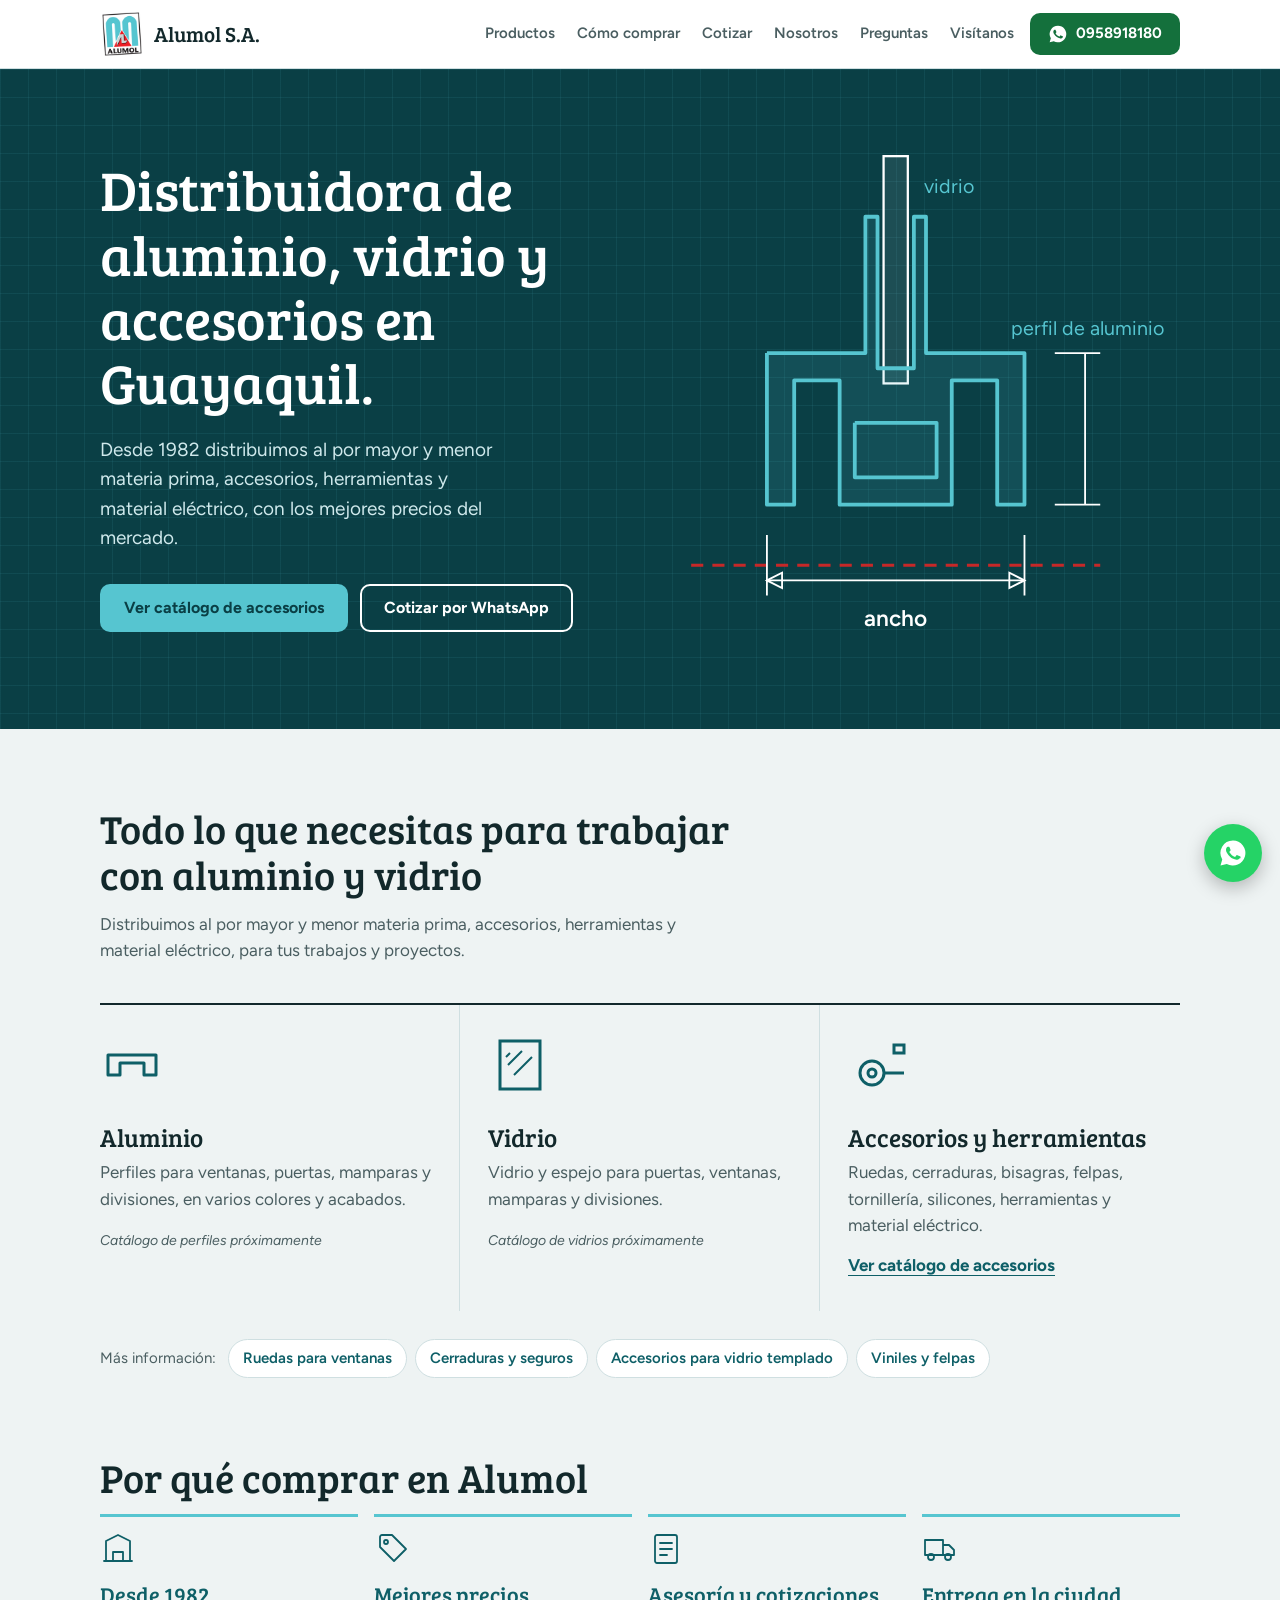
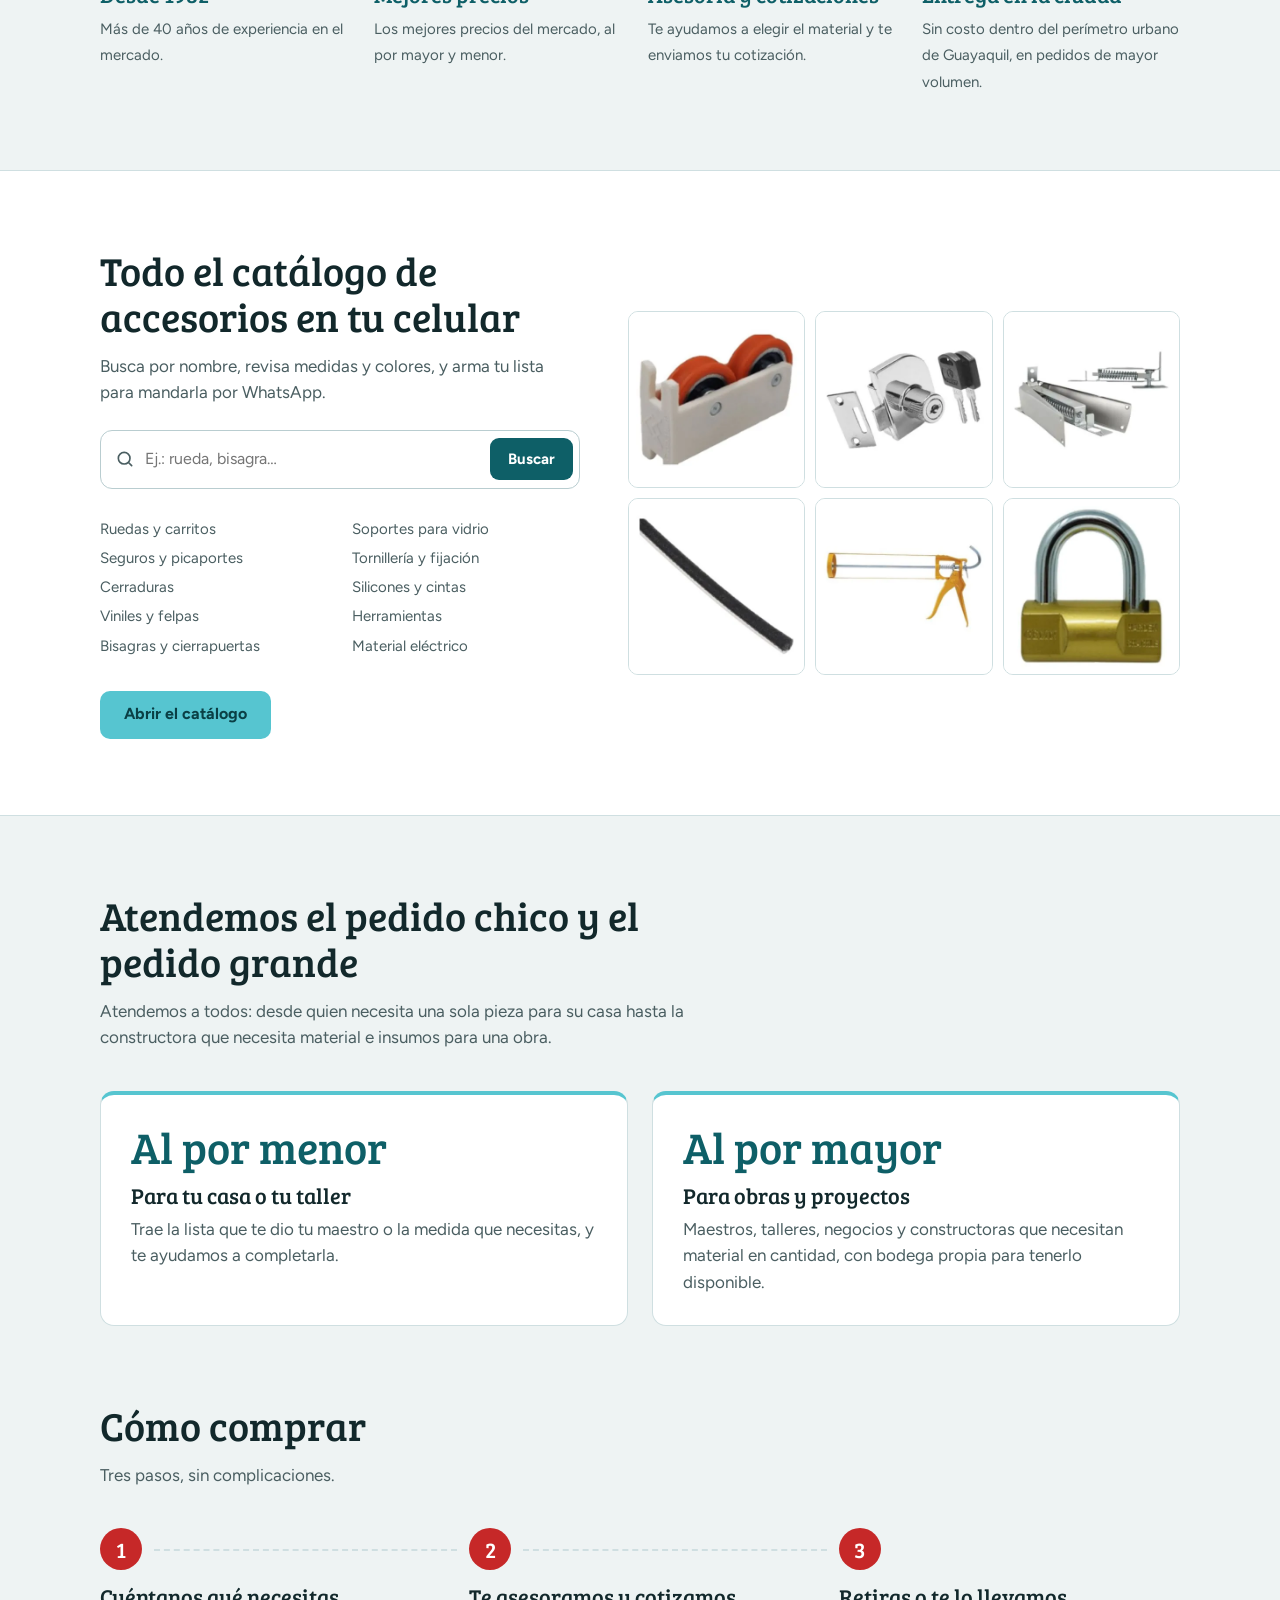
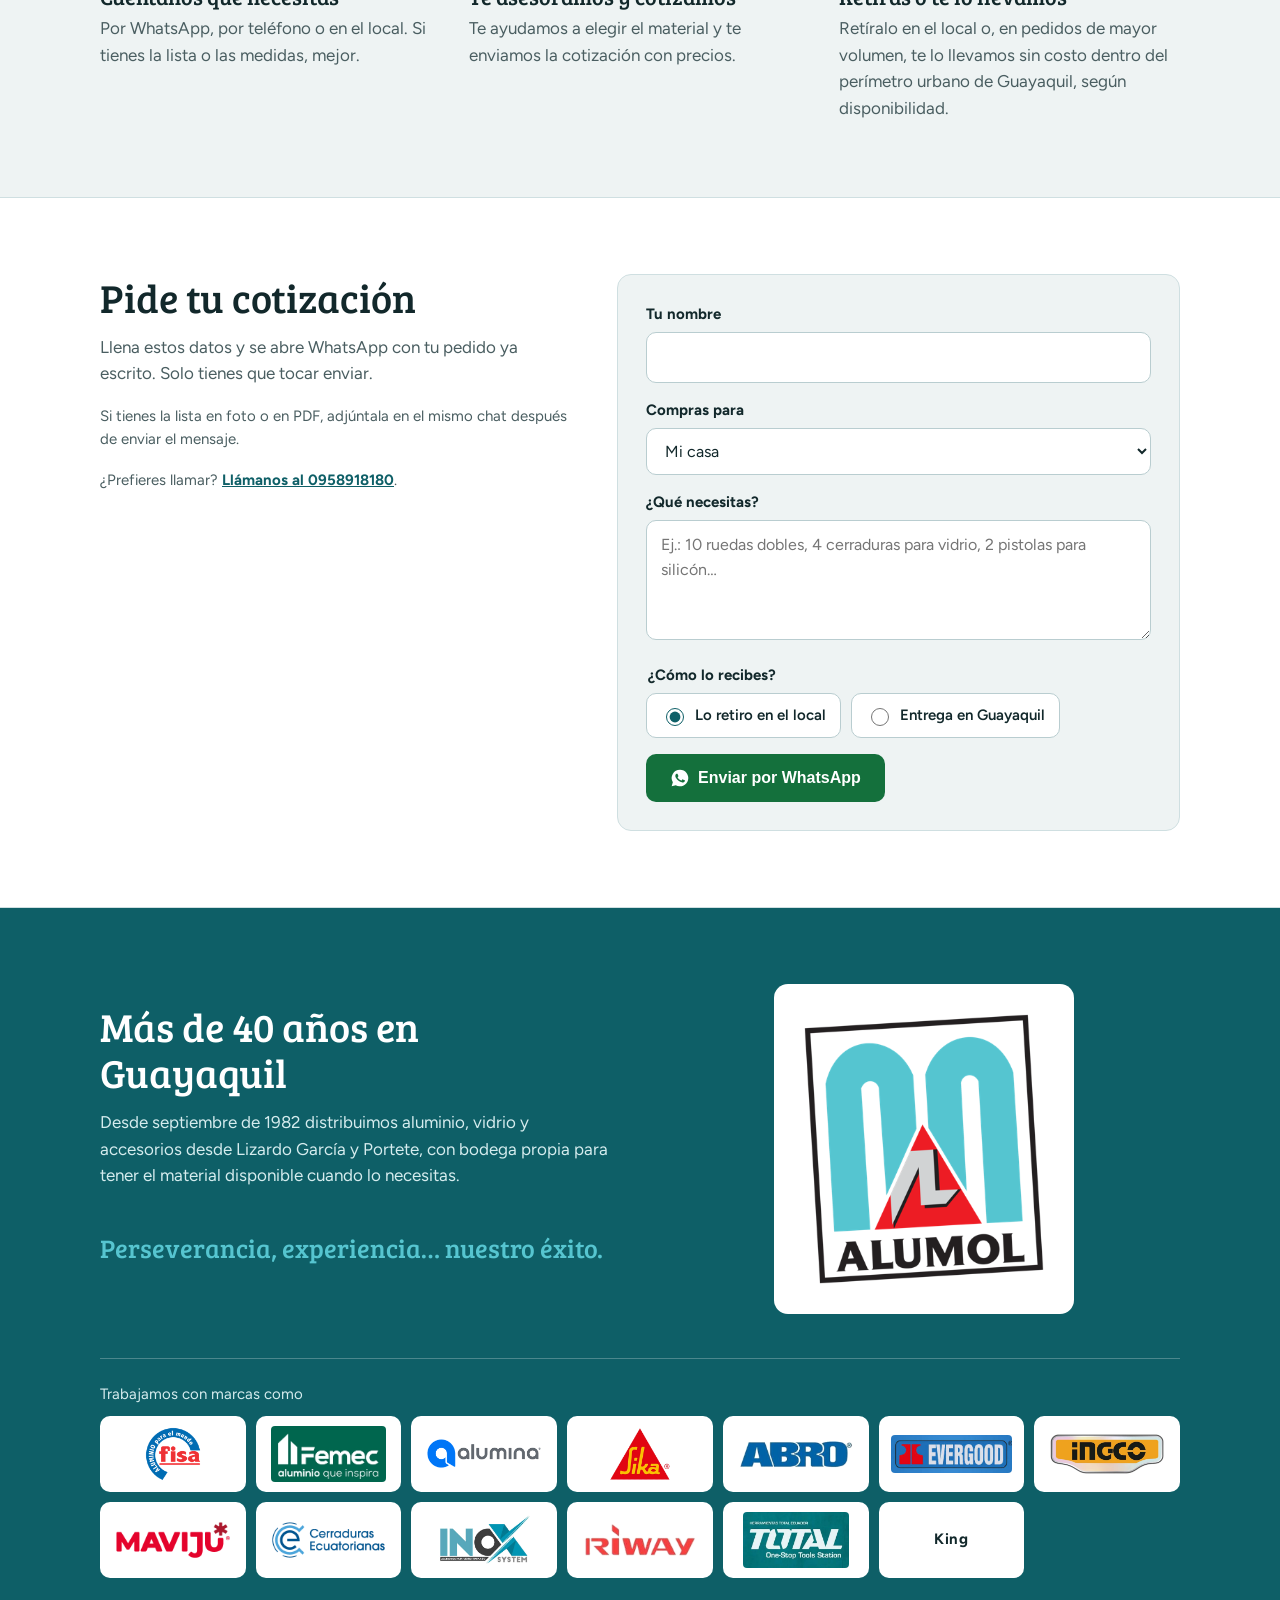
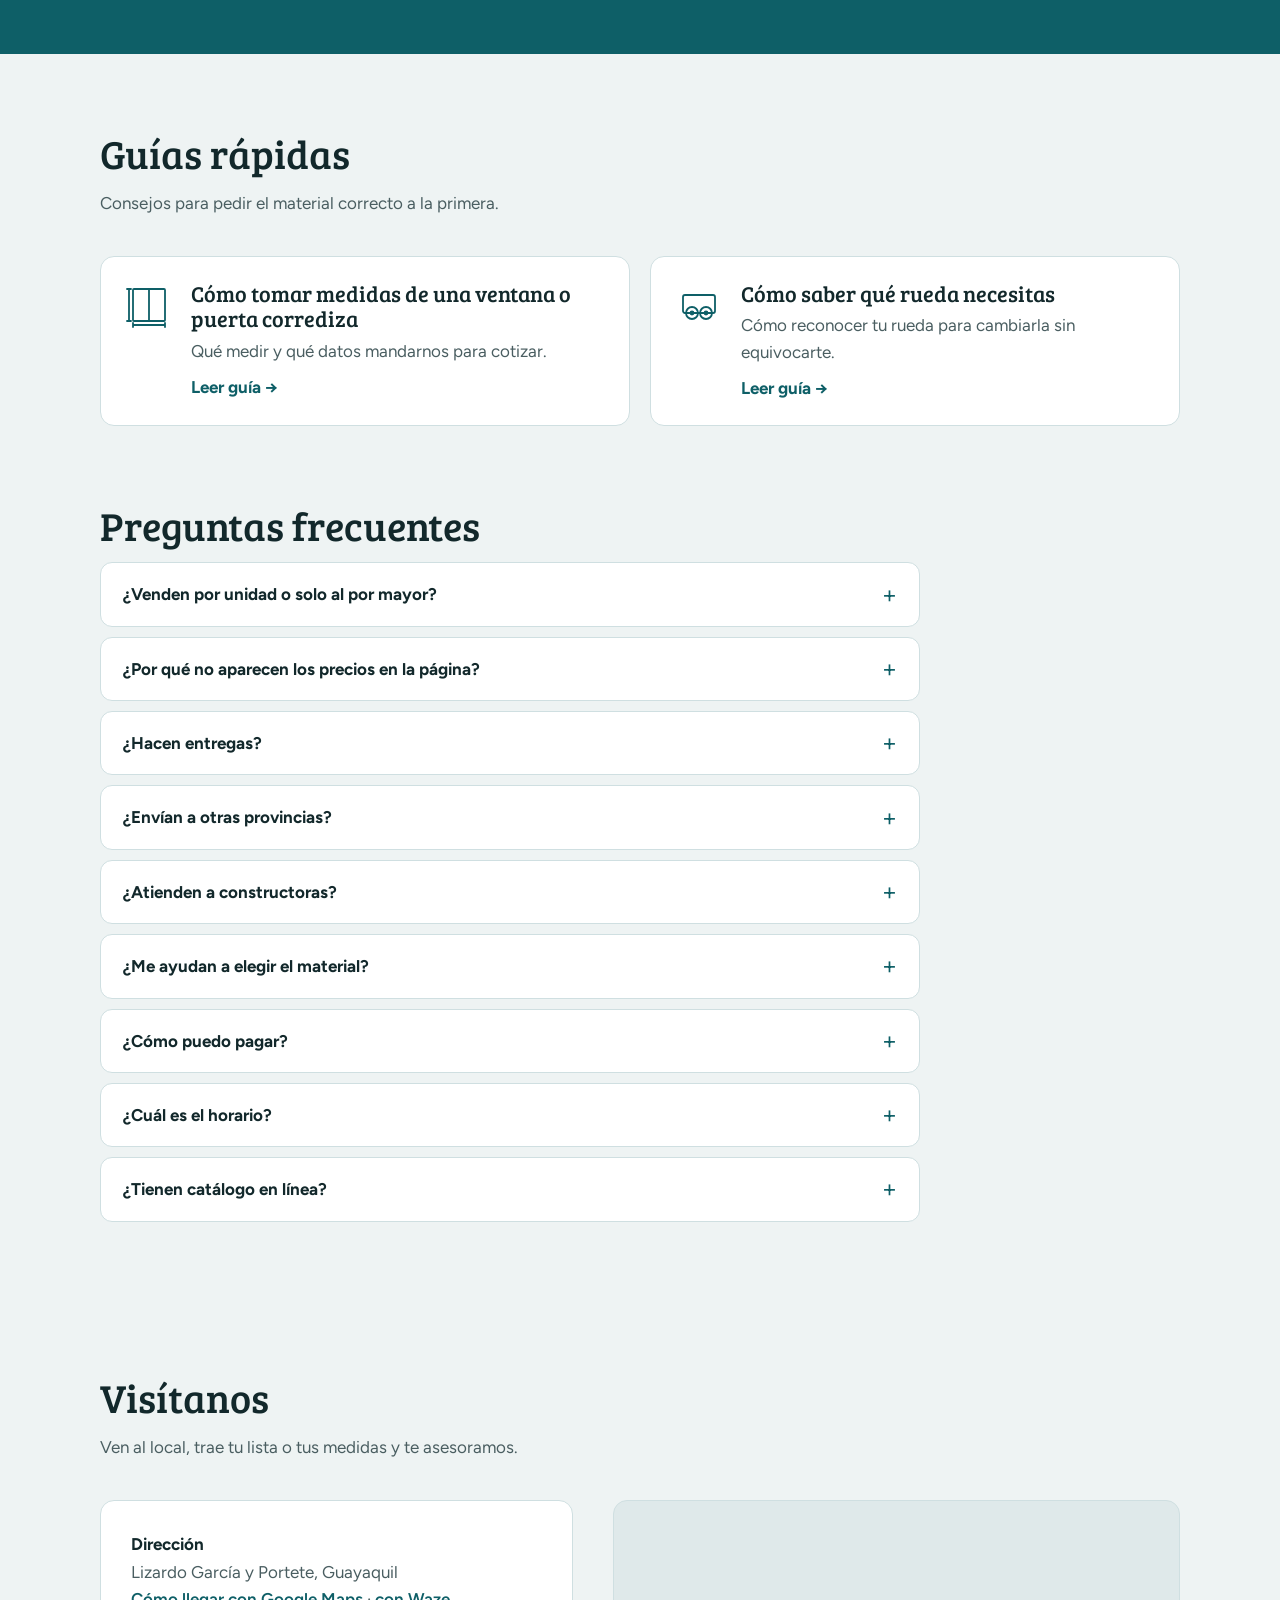
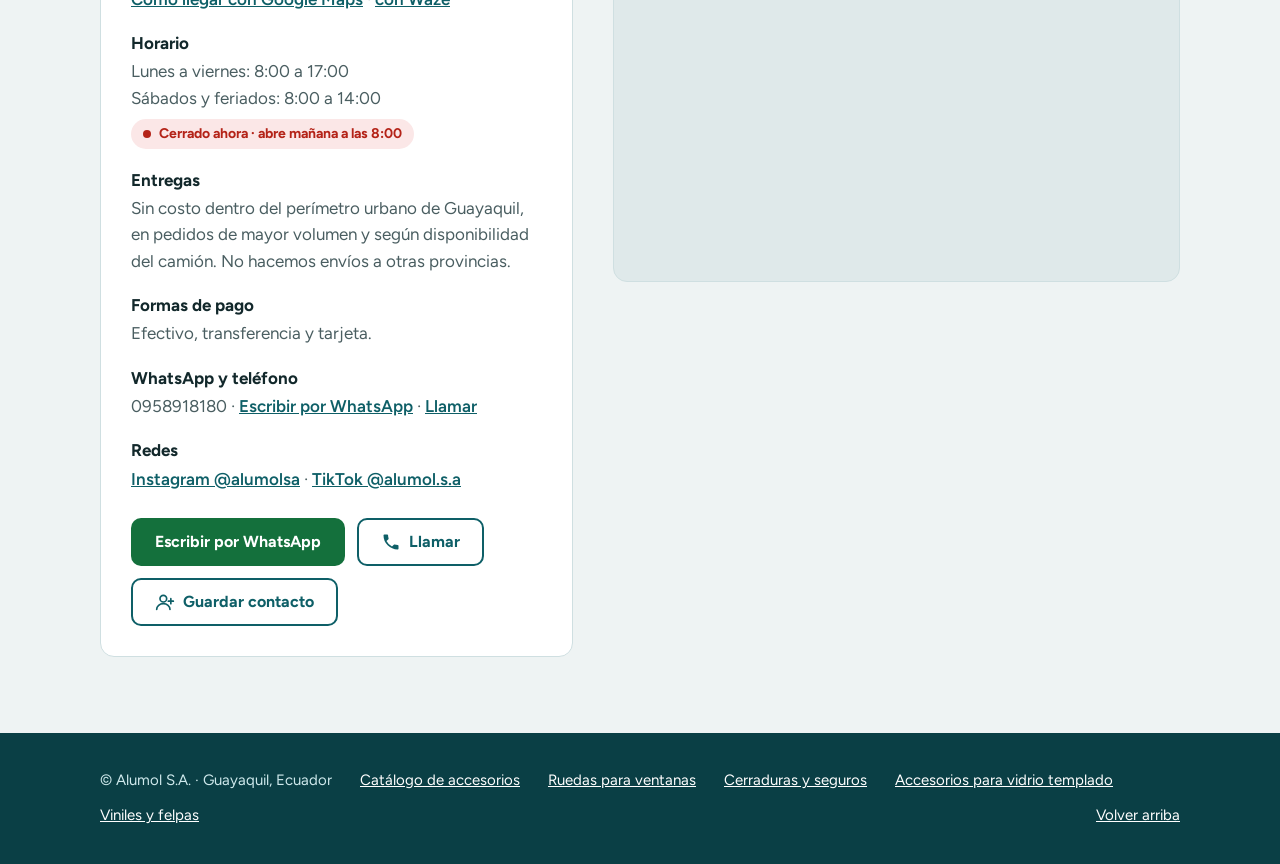
==== commit 56fa7699: "Barra de avisos (avisos.json, con aviso de prueba) en web, catálogo y páginas; Guardar contacto (vCa" ====
--- a/index.html
+++ b/index.html
@@ -311,6 +311,7 @@
 .wa-flotante{position:fixed;right:18px;bottom:18px;width:58px;height:58px;border-radius:50%;background:#25D366;display:grid;place-items:center;box-shadow:0 6px 18px rgba(0,0,0,.25);z-index:20}
 .wa-flotante svg{width:30px;height:30px;fill:#fff}
 </style>
+<script src="avisos.js" defer></script>
 </head>
 <body>
 
@@ -562,7 +563,7 @@
       <div class="datos">
         <dl>
           <dt>Dirección</dt>
-          <dd>Lizardo García y Portete, Guayaquil<br><a href="https://www.google.com/maps/search/?api=1&query=Lizardo%20Garc%C3%ADa%20y%20Portete%2C%20Guayaquil" target="_blank" rel="noopener">Cómo llegar</a></dd>
+          <dd>Lizardo García y Portete, Guayaquil<br><a href="https://www.google.com/maps/search/?api=1&query=Lizardo%20Garc%C3%ADa%20y%20Portete%2C%20Guayaquil" target="_blank" rel="noopener">Cómo llegar con Google Maps</a> · <a href="https://waze.com/ul?q=Lizardo%20Garc%C3%ADa%20y%20Portete%2C%20Guayaquil&navigate=yes" target="_blank" rel="noopener">con Waze</a></dd>
           <dt>Horario</dt>
           <dd>Lunes a viernes: 8:00 a 17:00<br>Sábados y feriados: 8:00 a 14:00<br><span class="estado" id="estado" hidden></span></dd>
           <dt>Entregas</dt>
@@ -577,6 +578,7 @@
         <div class="acciones" style="margin-top:26px">
           <a class="btn btn-wa" href="https://wa.me/593958918180?text=Hola%20Alumol%2C%20quisiera%20cotizar%20material" target="_blank" rel="noopener">Escribir por WhatsApp</a>
           <a class="btn btn-llamar" href="tel:+593958918180"><svg viewBox="0 0 24 24" fill="currentColor" aria-hidden="true"><path d="M6.6 10.8a15.1 15.1 0 0 0 6.6 6.6l2.2-2.2c.3-.3.7-.4 1-.2 1.1.4 2.3.6 3.6.6.6 0 1 .4 1 1V20c0 .6-.4 1-1 1A17 17 0 0 1 3 4c0-.6.4-1 1-1h3.5c.6 0 1 .4 1 1 0 1.3.2 2.5.6 3.6.1.3 0 .7-.2 1z"/></svg>Llamar</a>
+          <a class="btn btn-llamar" href="alumol.vcf" download="Alumol S.A.vcf"><svg viewBox="0 0 24 24" fill="none" stroke="currentColor" stroke-width="2" stroke-linecap="round" stroke-linejoin="round" aria-hidden="true"><circle cx="10" cy="8" r="4"/><path d="M2 21c0-4 3.6-7 8-7s8 3 8 7M19 8v6M16 11h6"/></svg>Guardar contacto</a>
         </div>
       </div>
       <div class="mapa">
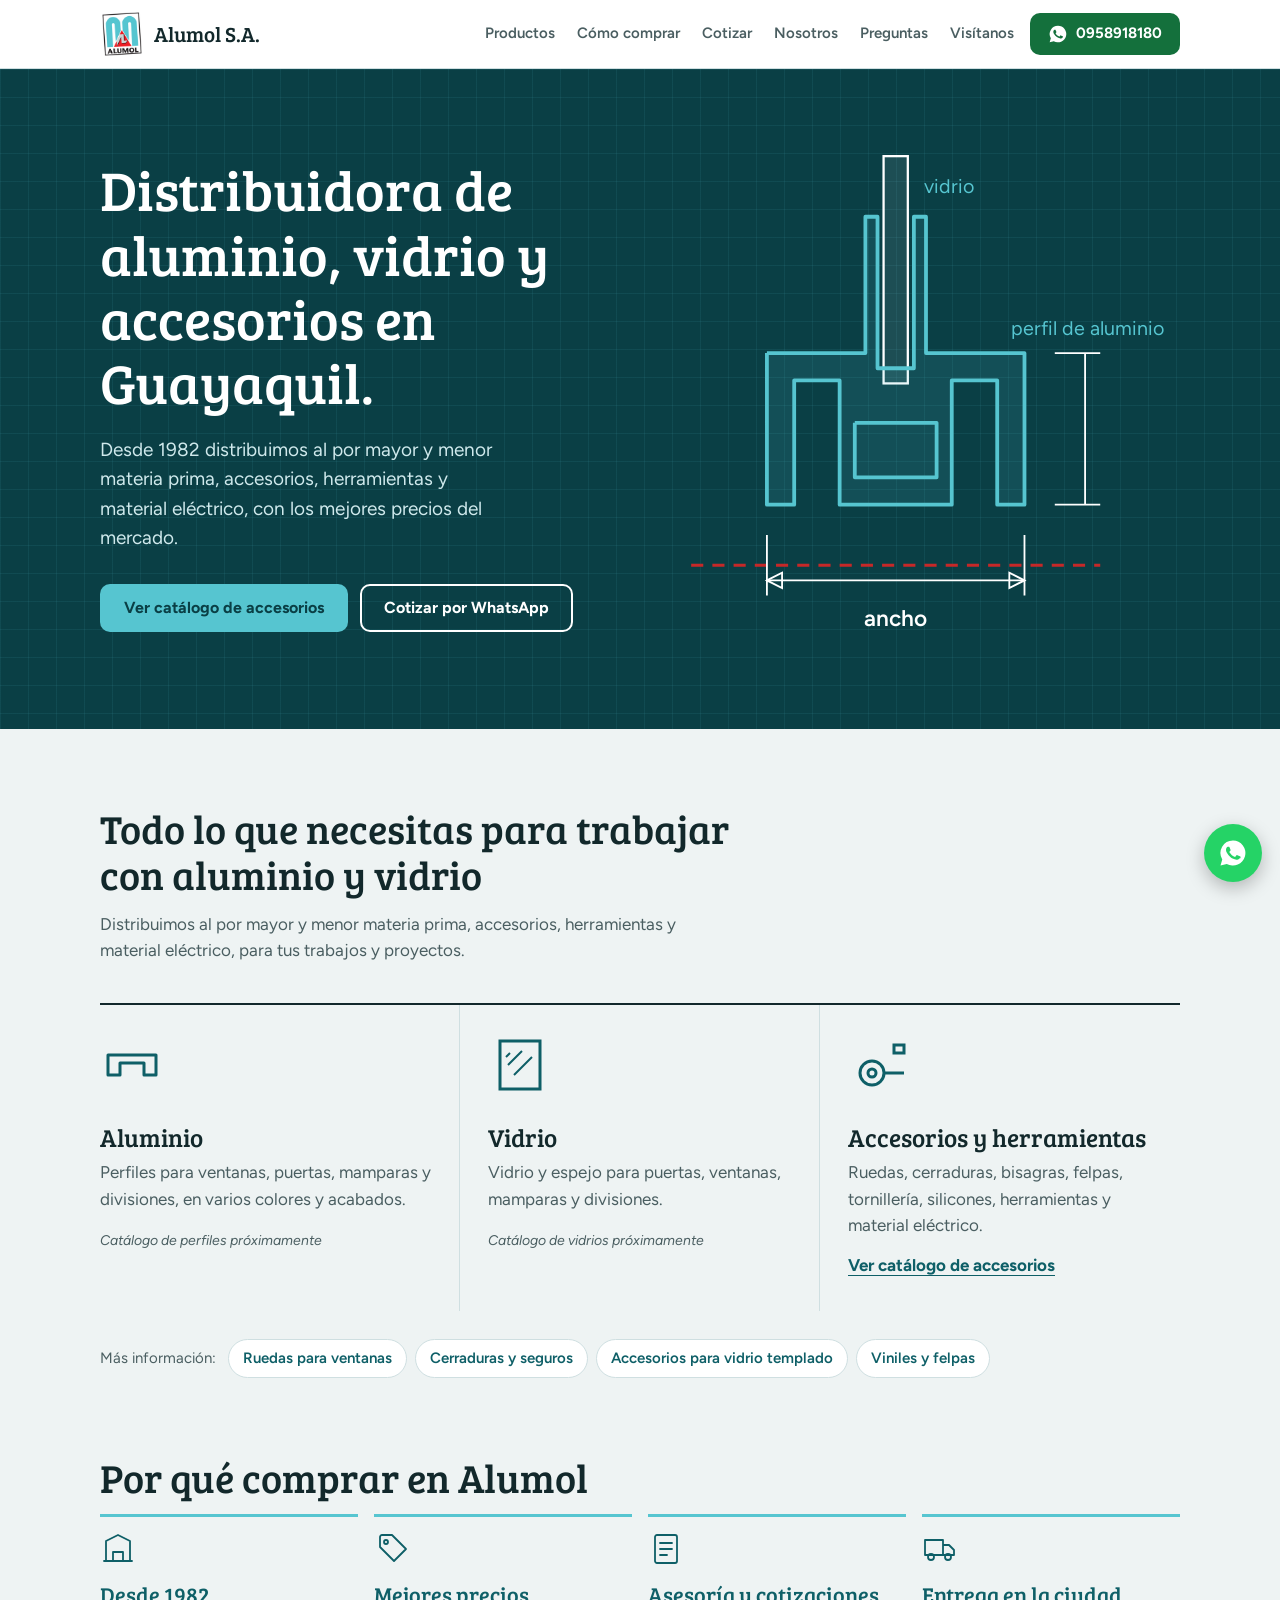
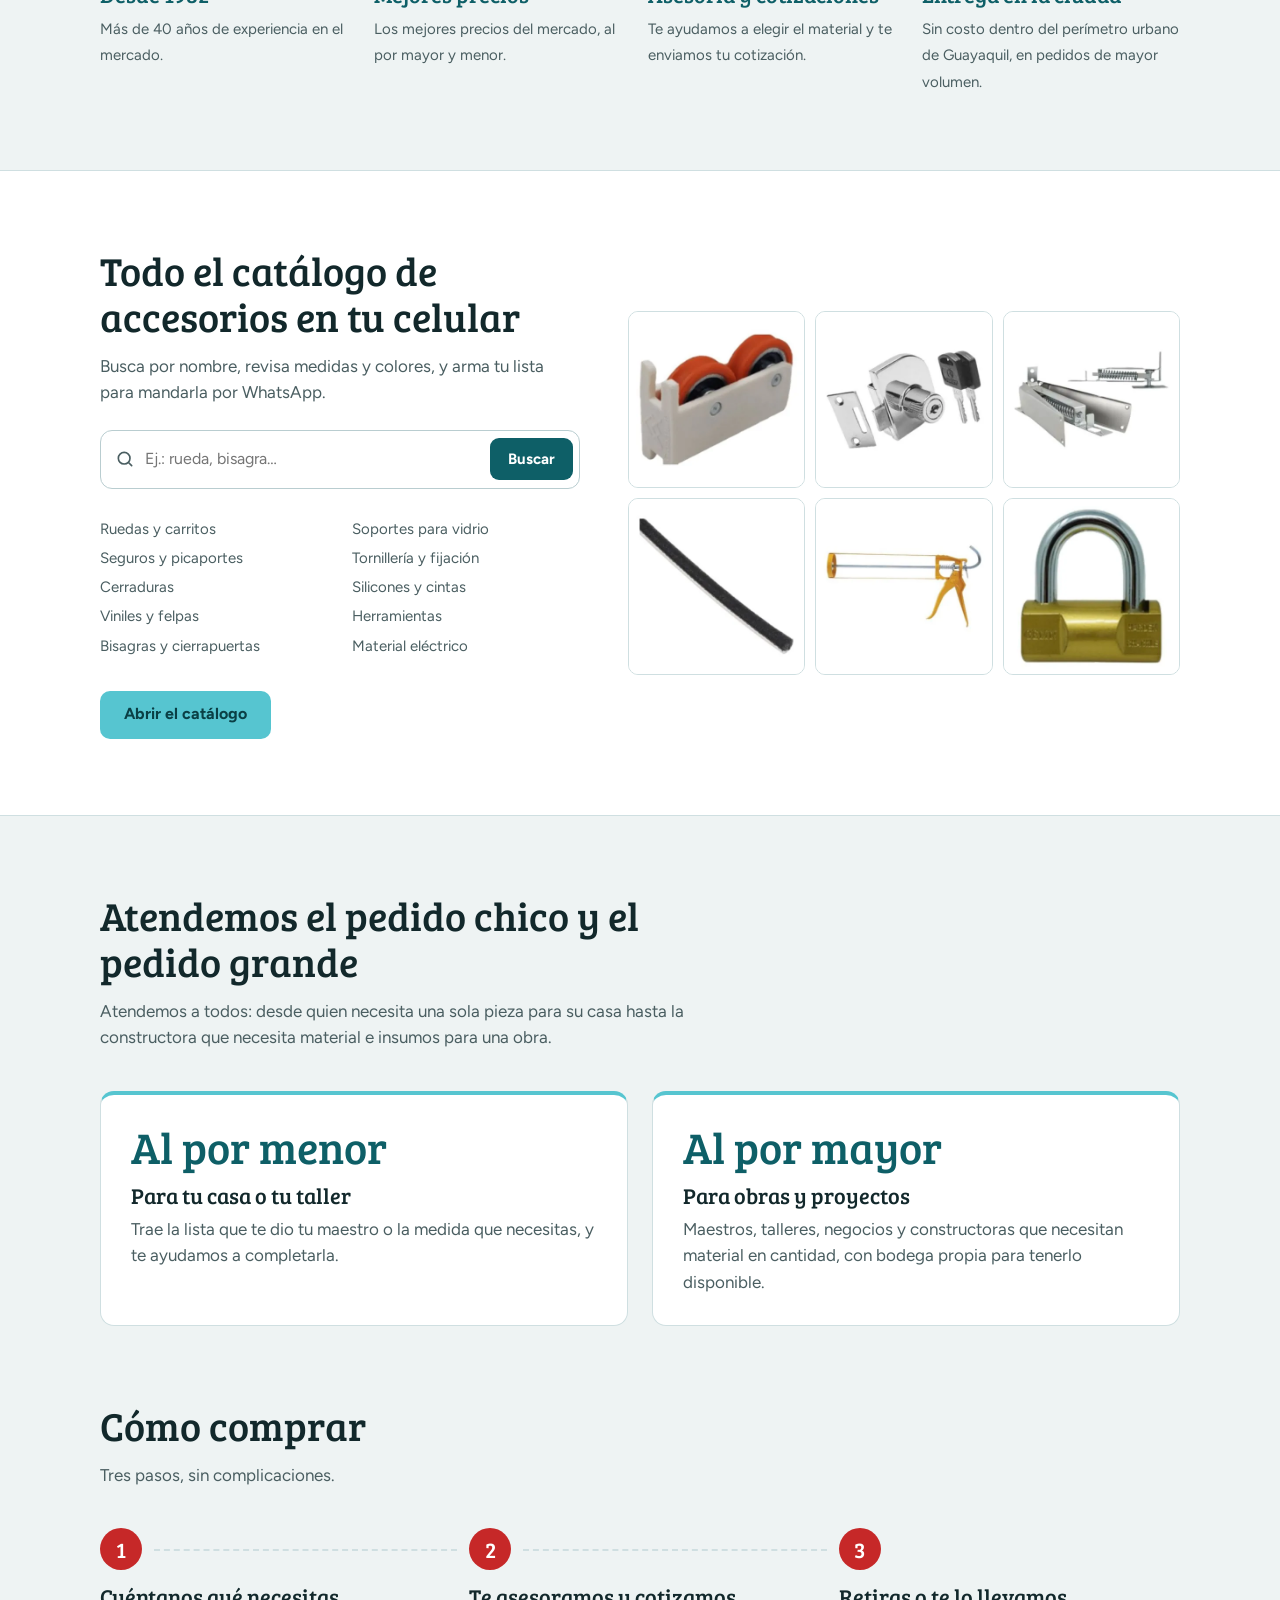
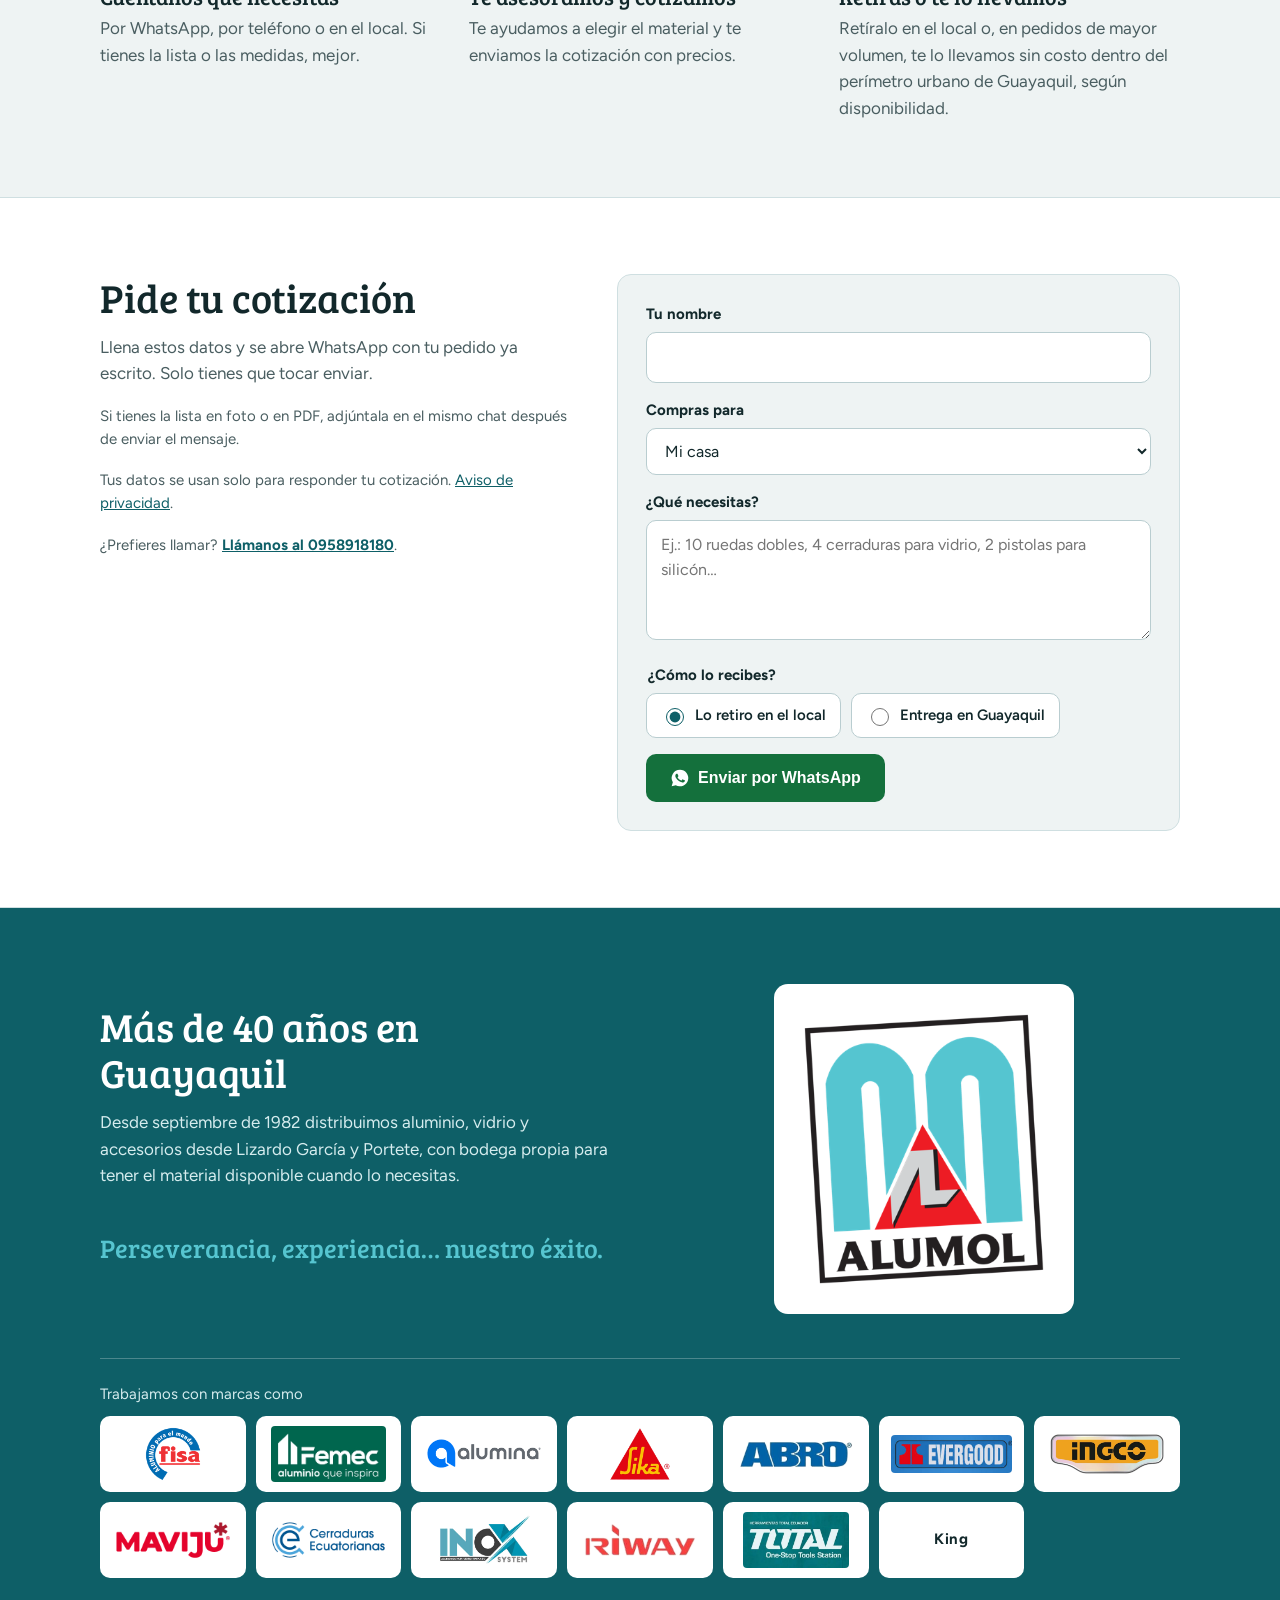
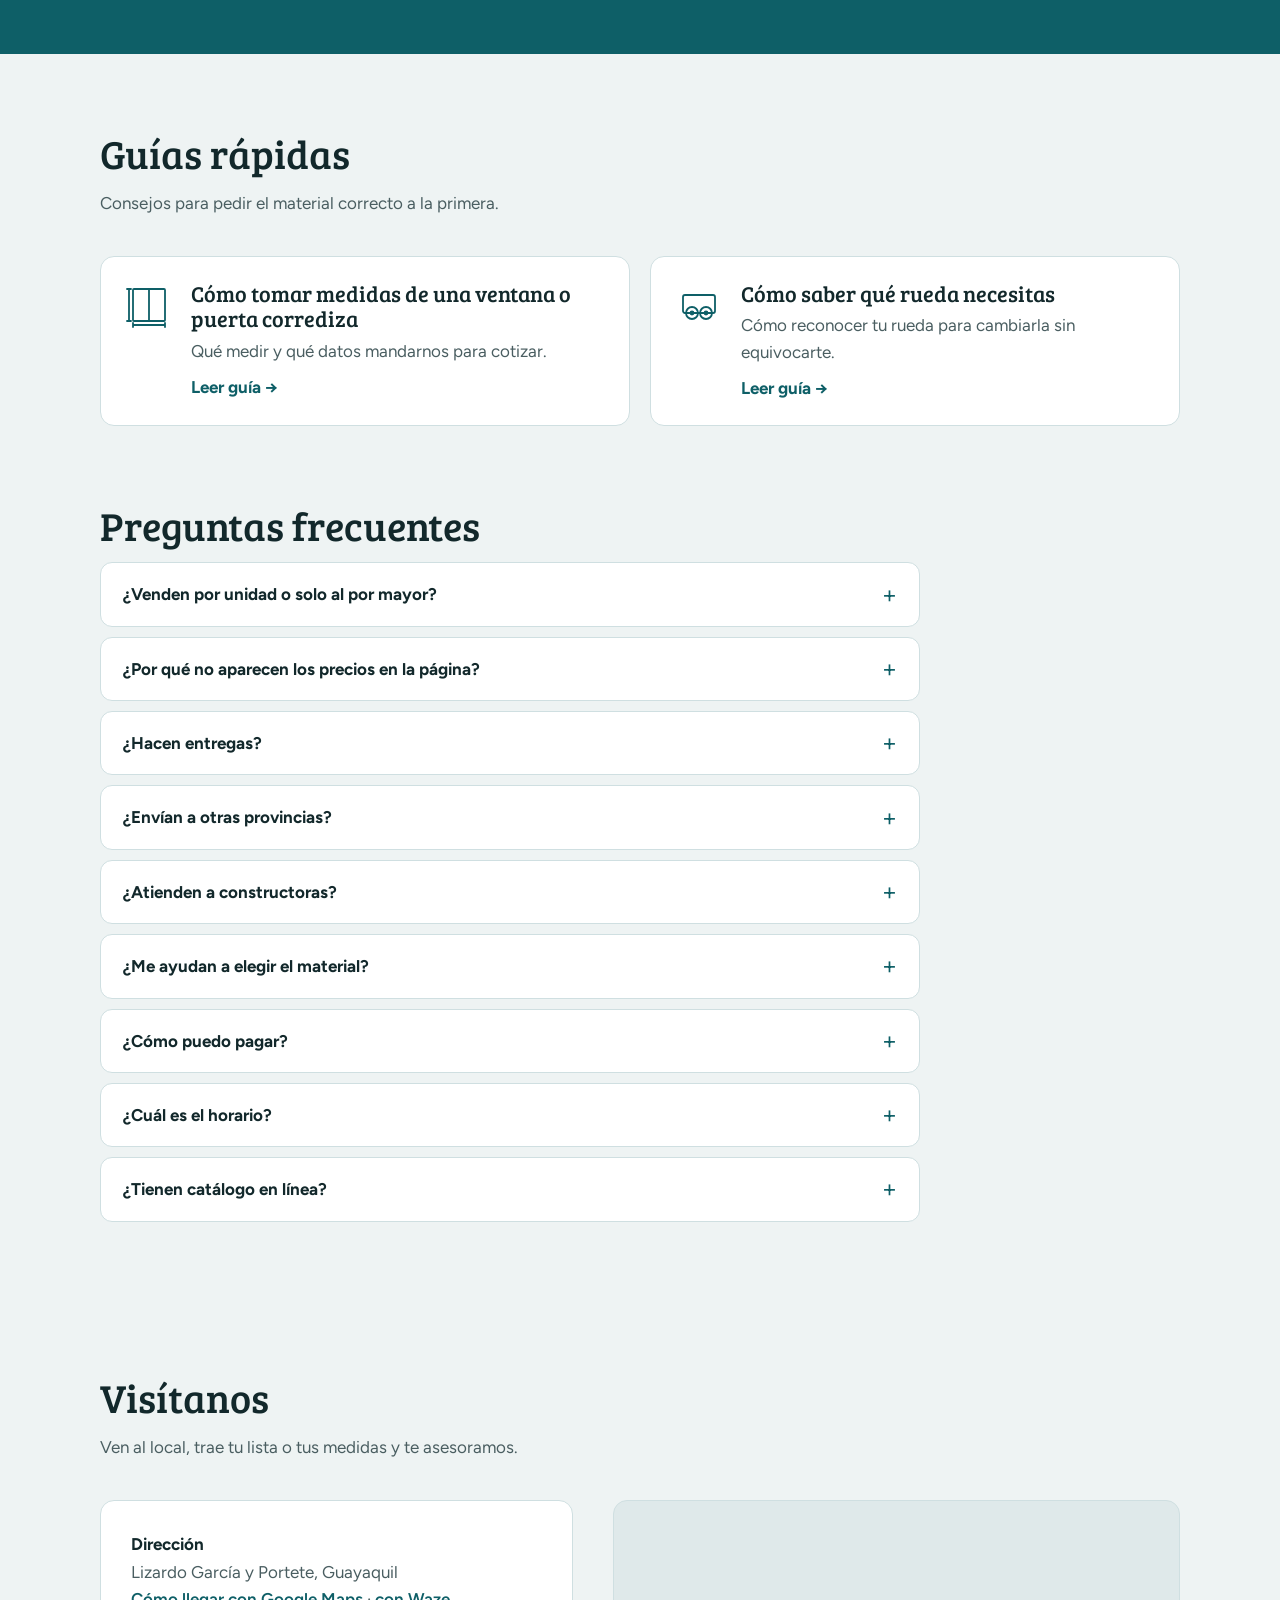
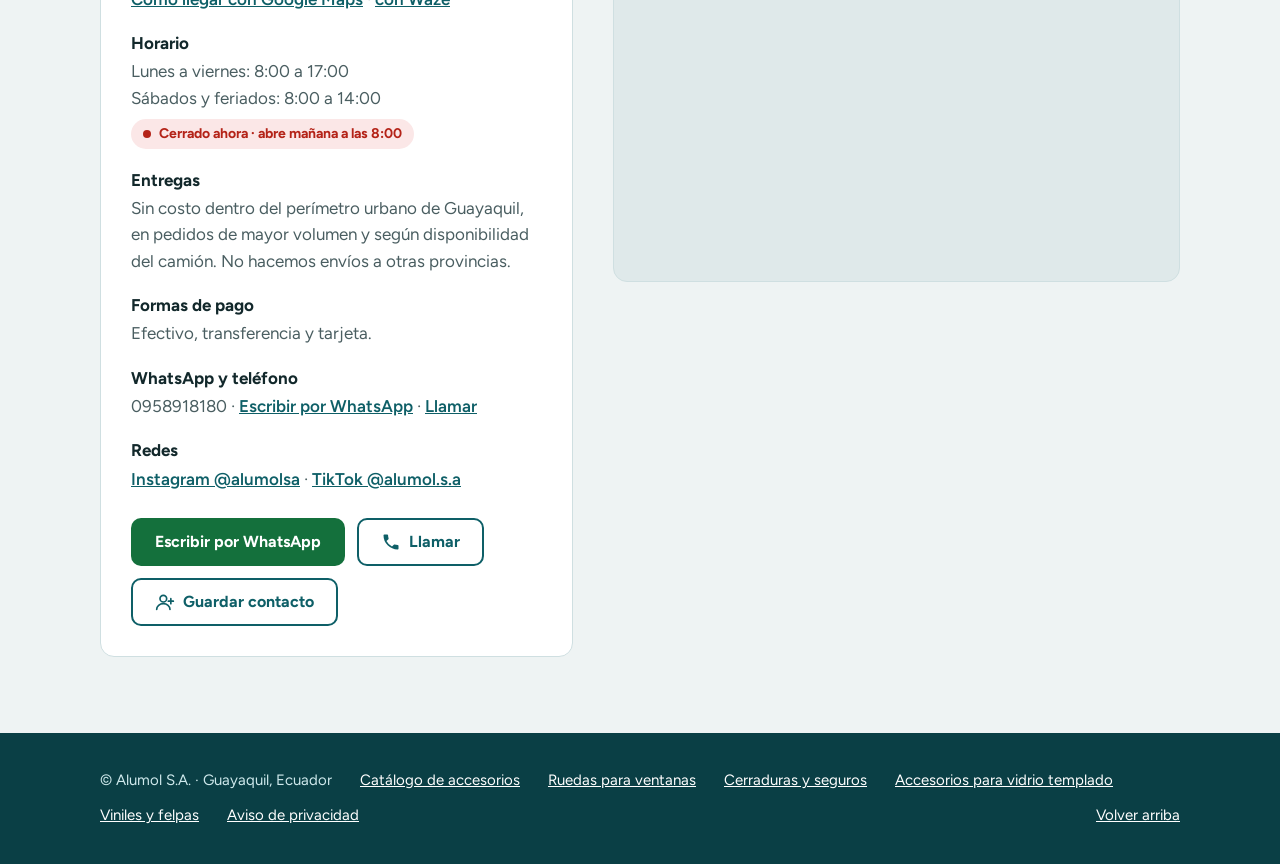
==== commit ffeb460b: "Catálogo: También te puede servir, Pega tu lista, Comparar productos; aviso de privacidad enlazado e" ====
--- a/index.html
+++ b/index.html
@@ -18,7 +18,12 @@
 <meta property="og:image:width" content="1200">
 <meta property="og:image:height" content="630">
 <meta name="twitter:card" content="summary_large_image">
-<link rel="icon" href="catalogo/icono.png">
+<link rel="icon" href="/favicon.ico" sizes="48x48">
+<link rel="icon" type="image/png" sizes="96x96" href="/favicon-96.png">
+<link rel="icon" type="image/png" sizes="192x192" href="/favicon-192.png">
+<link rel="apple-touch-icon" href="/apple-touch-icon.png">
+<link rel="manifest" href="/manifest.webmanifest">
+<meta name="theme-color" content="#0A3F45">
 <link rel="canonical" href="https://alumolsa.com.ec/">
 <script type="application/ld+json">
 {
@@ -310,6 +315,10 @@
 
 .wa-flotante{position:fixed;right:18px;bottom:18px;width:58px;height:58px;border-radius:50%;background:#25D366;display:grid;place-items:center;box-shadow:0 6px 18px rgba(0,0,0,.25);z-index:20}
 .wa-flotante svg{width:30px;height:30px;fill:#fff}
+/* Botón para subir rápido (igual al del catálogo) */
+#subir{position:fixed;right:23px;bottom:88px;z-index:19;width:48px;height:48px;border-radius:50%;border:0;background:#fff;color:var(--tinta);box-shadow:0 3px 12px rgba(0,0,0,.2);font-size:22px;cursor:pointer}
+#subir:hover{background:var(--aluminio)}
+#subir[hidden]{display:none}
 </style>
 <script src="avisos.js" defer></script>
 </head>
@@ -484,6 +493,7 @@
       <h2 class="titulo">Pide tu cotización</h2>
       <p class="intro" style="margin-bottom:0">Llena estos datos y se abre WhatsApp con tu pedido ya escrito. Solo tienes que tocar enviar.</p>
       <p class="nota">Si tienes la lista en foto o en PDF, adjúntala en el mismo chat después de enviar el mensaje.</p>
+      <p class="nota">Tus datos se usan solo para responder tu cotización. <a href="privacidad/" style="color:var(--profundo)">Aviso de privacidad</a>.</p>
       <p class="nota">¿Prefieres llamar? <a href="tel:+593958918180" style="color:var(--profundo);font-weight:700">Llámanos al 0958918180</a>.</p>
     </div>
     <form class="form-cot" id="form-cot" novalidate>
@@ -599,14 +609,23 @@
     <a href="cerraduras-y-seguros-guayaquil/">Cerraduras y seguros</a>
     <a href="accesorios-vidrio-templado-guayaquil/">Accesorios para vidrio templado</a>
     <a href="viniles-y-felpas-guayaquil/">Viniles y felpas</a>
+    <a href="privacidad/">Aviso de privacidad</a>
     <a class="der" href="#inicio">Volver arriba</a>
   </div>
 </footer>
 
+<button id="subir" type="button" aria-label="Volver arriba" hidden>↑</button>
 <a class="wa-flotante" href="https://wa.me/593958918180" target="_blank" rel="noopener" aria-label="Escribir por WhatsApp">
   <svg viewBox="0 0 24 24" aria-hidden="true"><path d="M12 2a10 10 0 0 0-8.6 15.1L2 22l5-1.3A10 10 0 1 0 12 2Zm5.3 14.1c-.2.6-1.3 1.2-1.8 1.2-.5.1-1 .1-3.3-.8-2.8-1.1-4.5-4-4.7-4.2-.1-.2-1.1-1.5-1.1-2.8 0-1.4.7-2 1-2.3.2-.3.5-.3.7-.3h.5c.2 0 .4 0 .6.5l.8 2c.1.2.1.4 0 .5l-.3.5-.4.4c-.1.1-.3.3-.1.6.2.3.8 1.3 1.7 2.1 1.1 1 2.1 1.3 2.4 1.5.3.1.5.1.6-.1l.9-1.1c.2-.3.4-.2.7-.1l2 .9c.3.1.5.2.5.3.1.2.1.7-.1 1.2Z"/></svg>
 </a>
 <script>
+// Botón para subir rápido
+(function(){
+  var b = document.getElementById("subir"); if (!b) return;
+  window.addEventListener("scroll", function(){ b.hidden = window.scrollY < 900; }, { passive: true });
+  b.addEventListener("click", function(){ window.scrollTo({ top: 0, behavior: matchMedia("(prefers-reduced-motion: reduce)").matches ? "auto" : "smooth" }); });
+})();
+
 // Pide tu cotización: arma el mensaje y abre WhatsApp
 (function(){
   var f = document.getElementById("form-cot"); if (!f) return;
@@ -664,5 +683,6 @@
   document.querySelectorAll("main section > .ancho").forEach(function(el){ el.classList.add("aparece-sec"); obs.observe(el); });
 })();
 </script>
+<!-- Cloudflare Web Analytics --><script type='module' src='https://static.cloudflareinsights.com/beacon.min.js' data-cf-beacon='{"token": "2e8149496311406bac168cc553674cb3"}'></script><!-- End Cloudflare Web Analytics -->
 </body>
 </html>
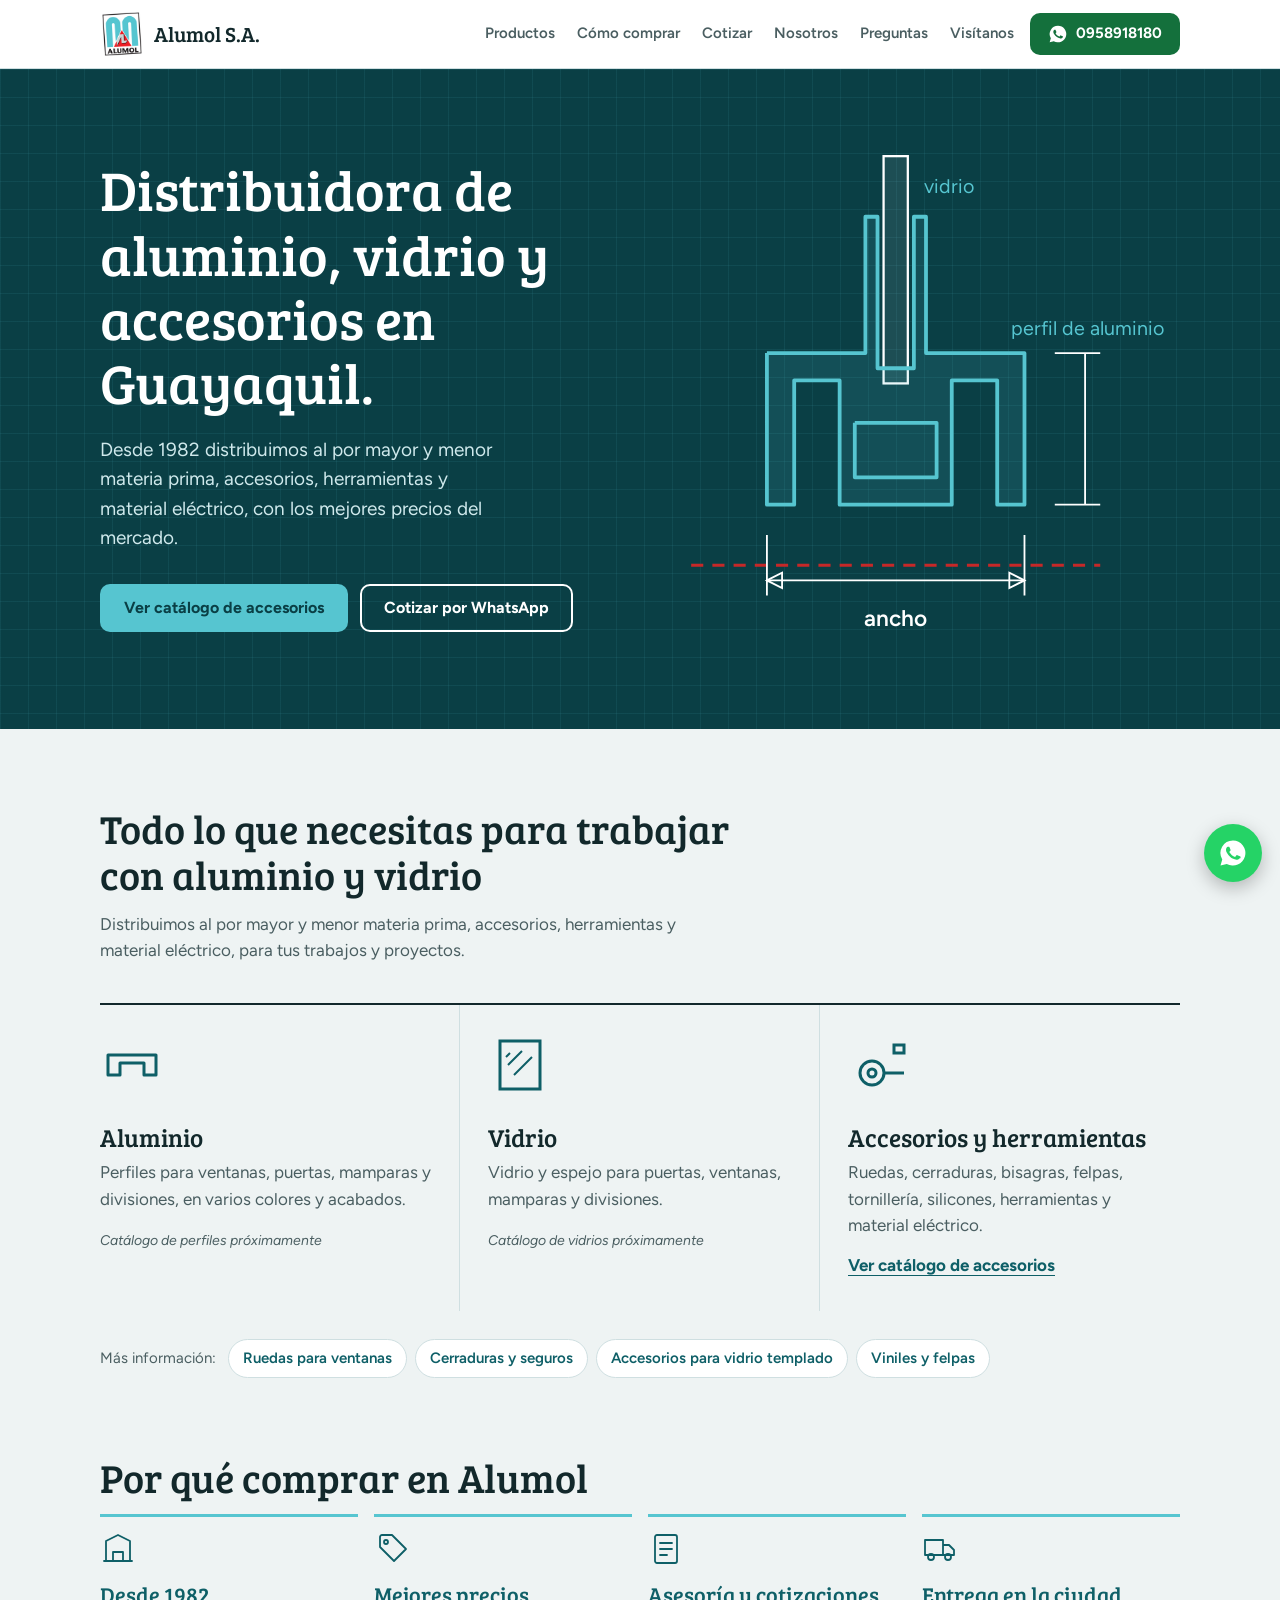
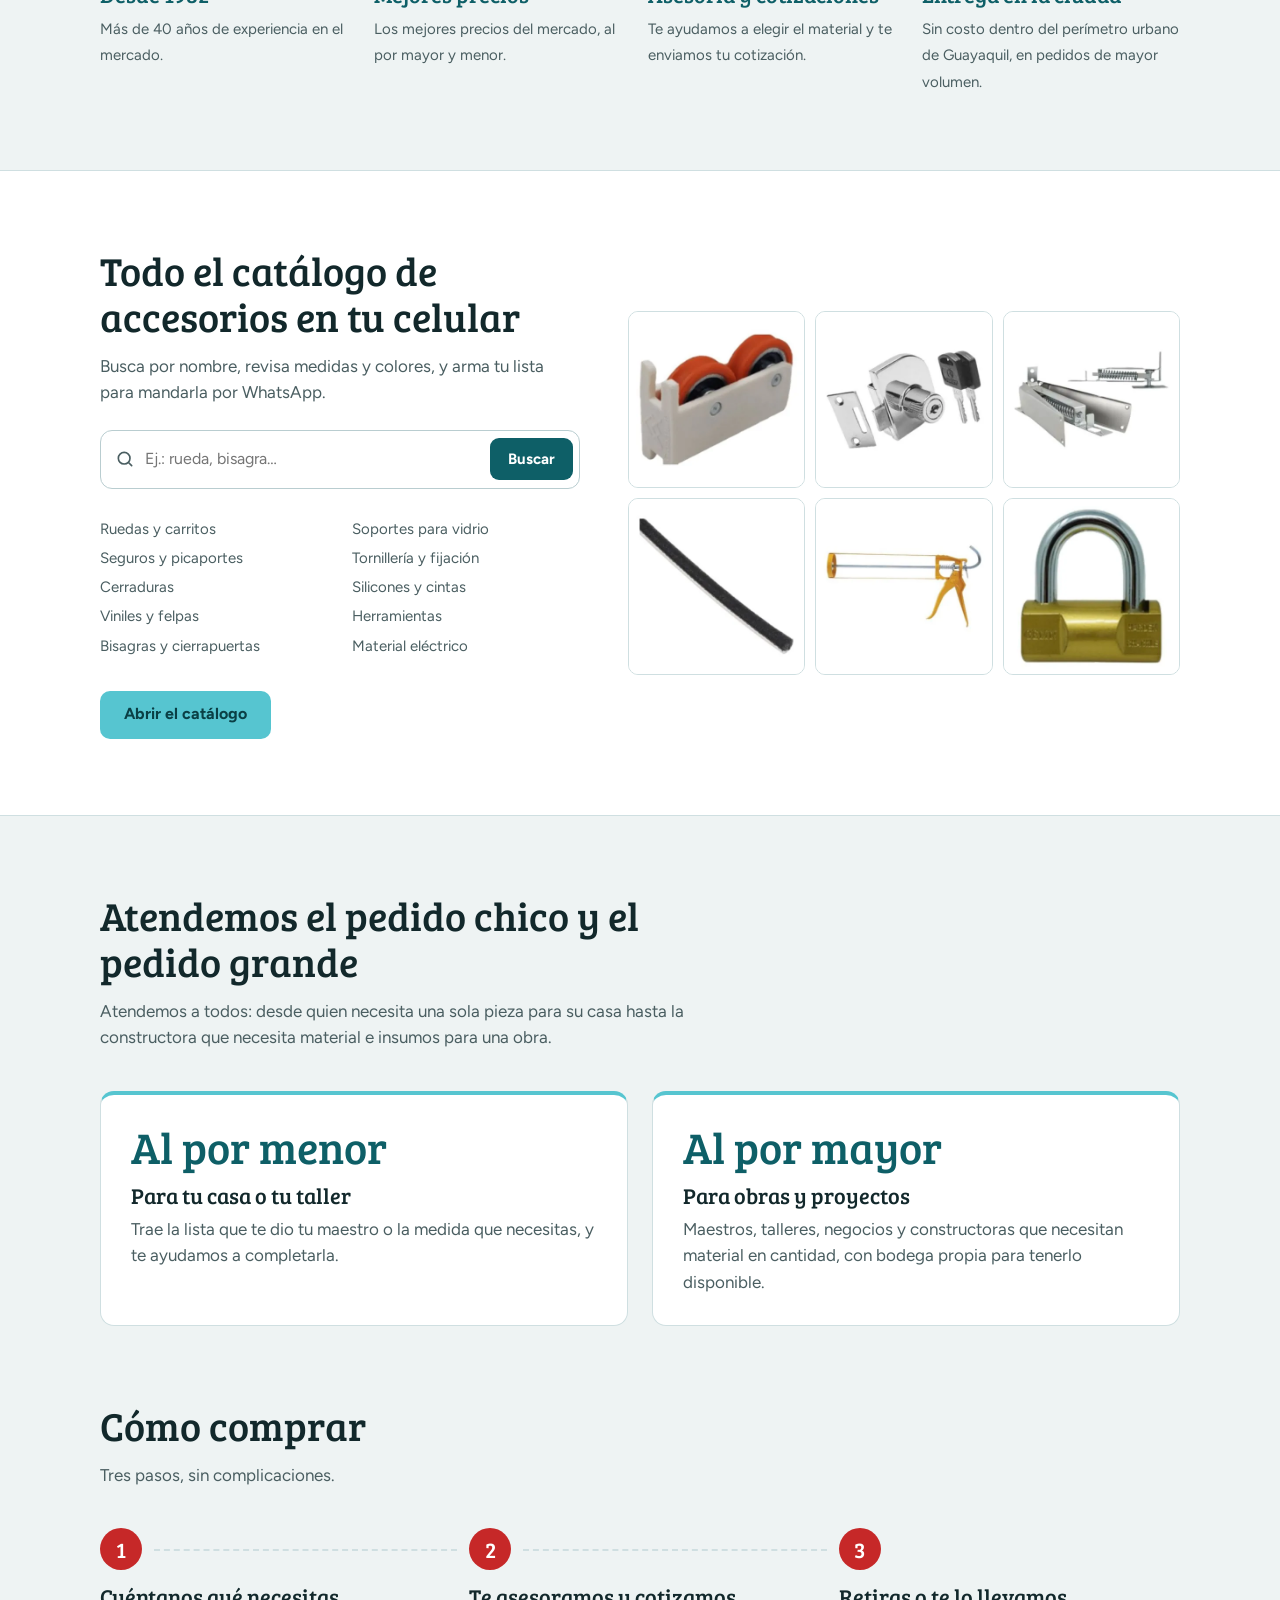
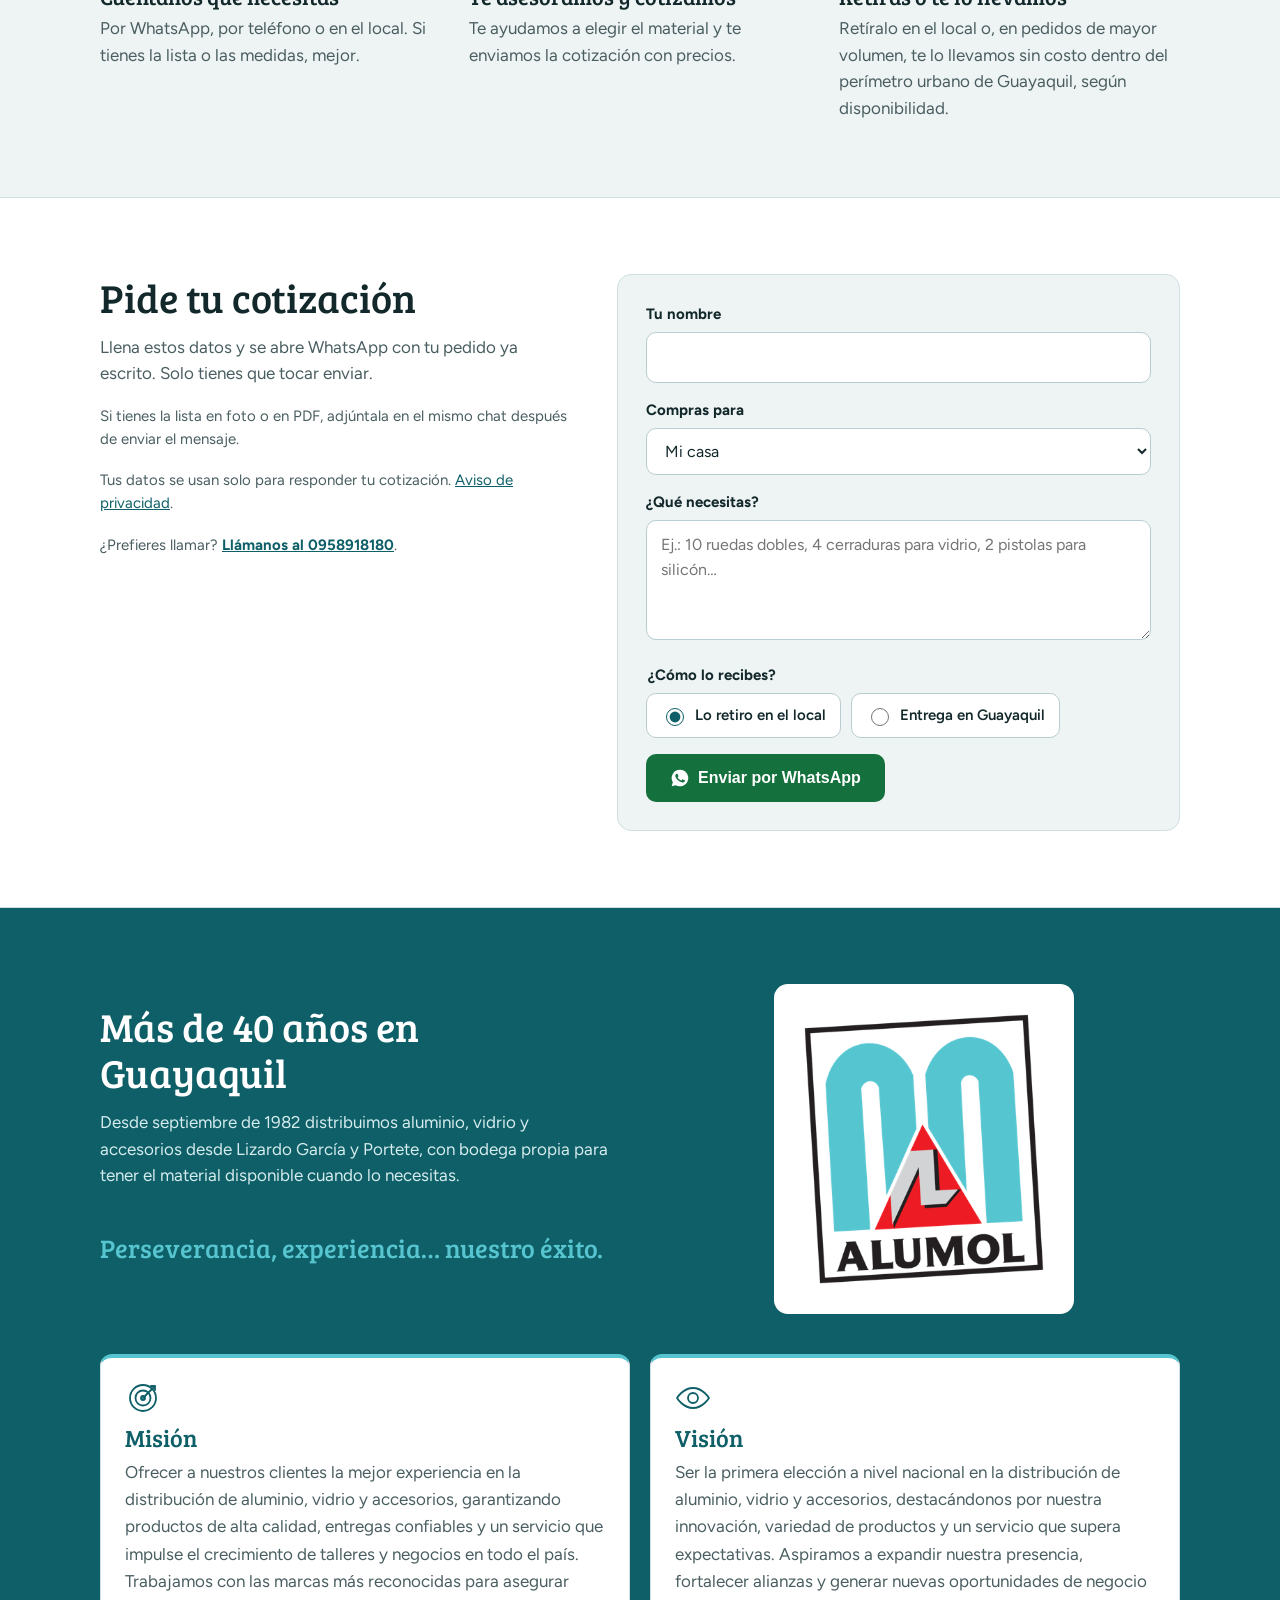
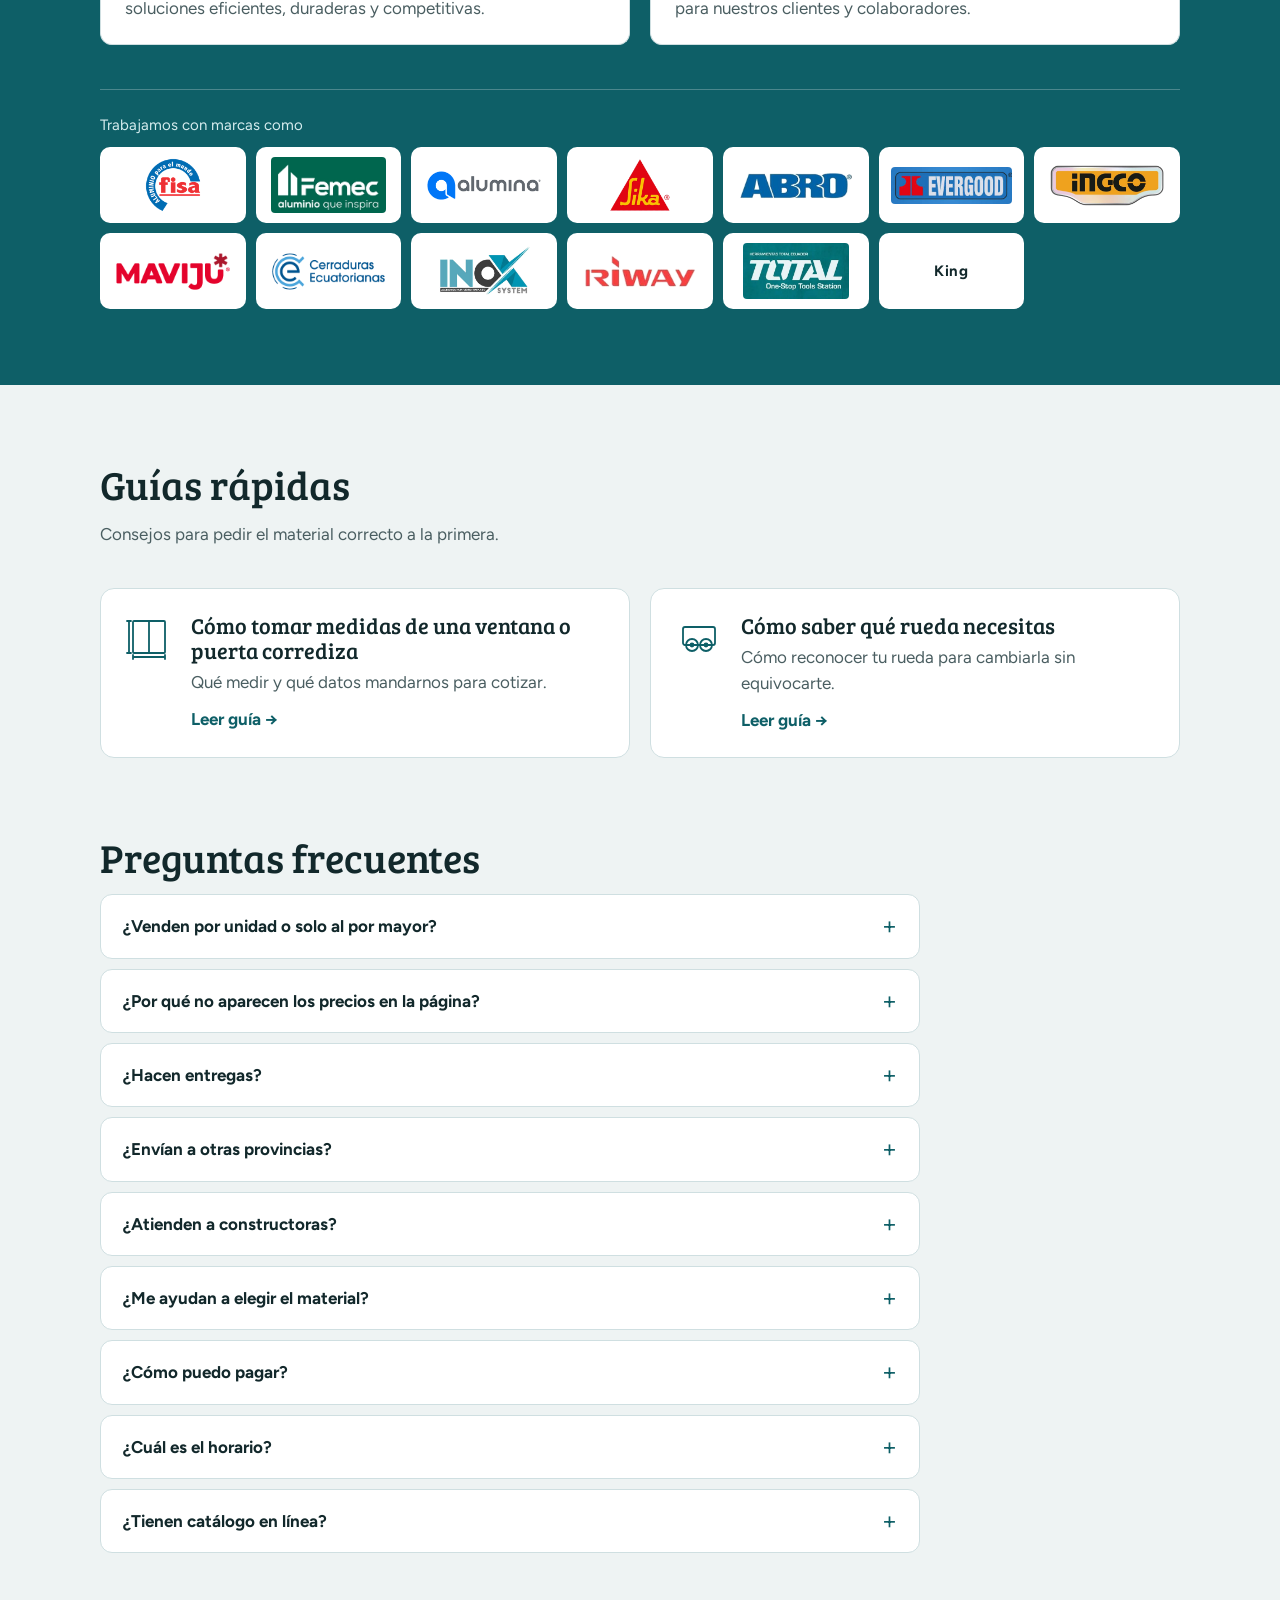
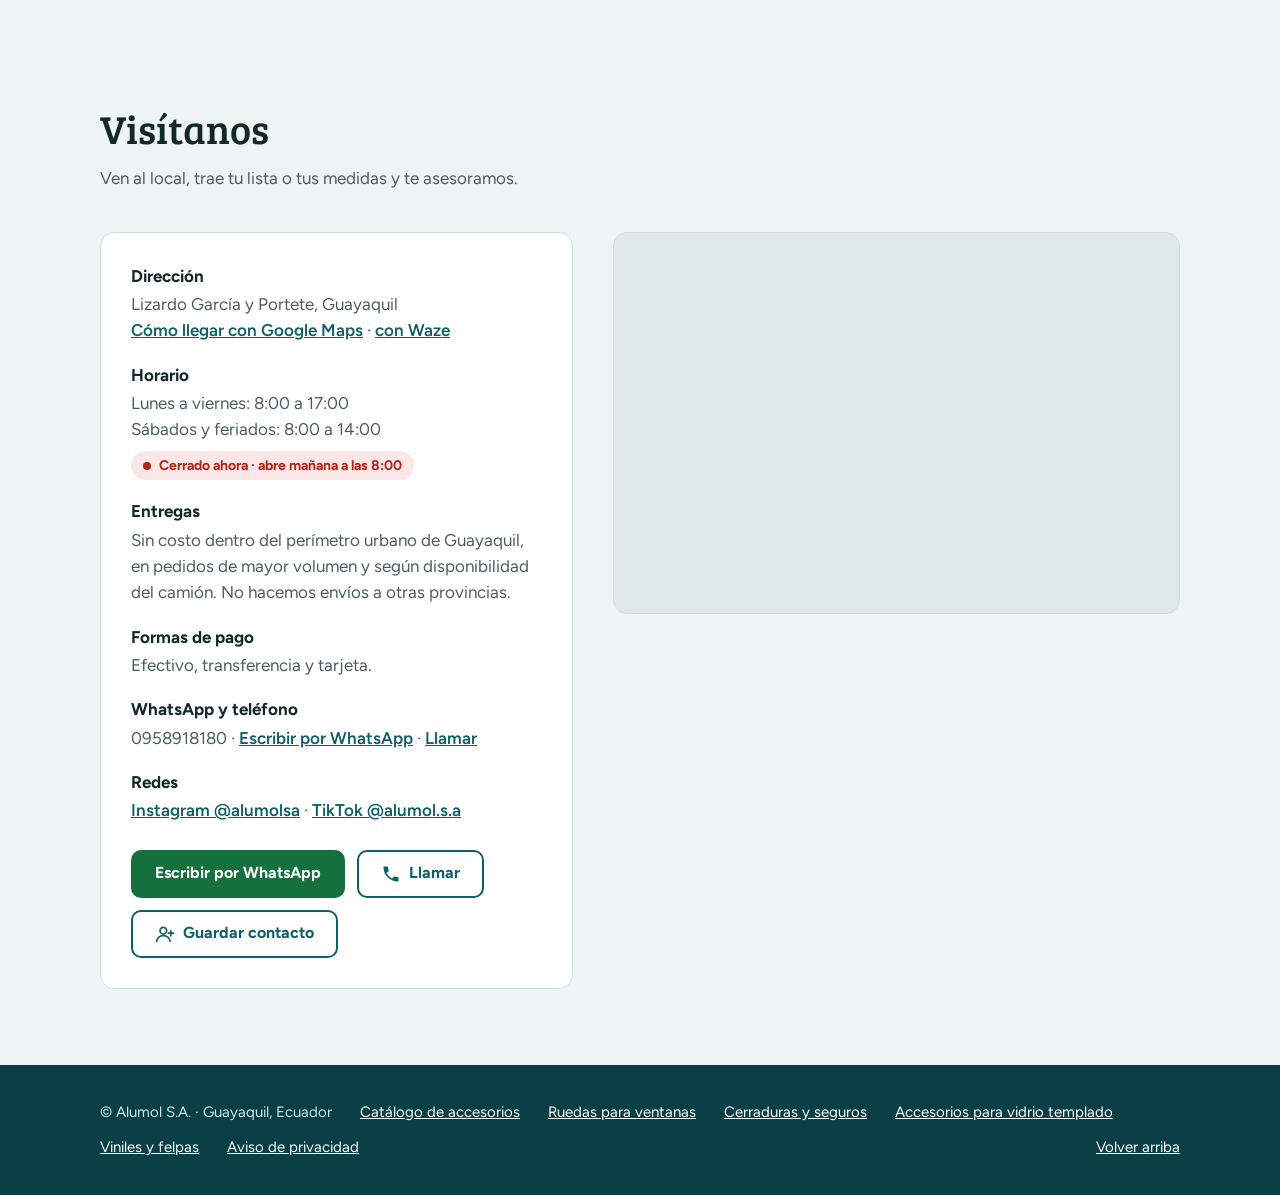
==== commit 77284bbd: "Web: misión y visión en Nosotros Co-Authored-By: Claude Opus 5.5 <noreply@anthropic.com> Claude-Sess" ====
--- a/index.html
+++ b/index.html
@@ -210,6 +210,12 @@
 
 /* Por qué Alumol */
 .porque{padding-top:0}
+.nosotros .ancho.ancho-mv{display:grid;grid-template-columns:1fr 1fr;gap:20px;margin-top:40px;align-items:stretch}
+.mv{background:#fff;border:1px solid var(--linea);border-top:4px solid var(--acento);border-radius:12px;padding:22px 24px;color:var(--tinta)}
+.mv svg{width:36px;height:36px;fill:none;stroke:var(--profundo);stroke-width:1.8;stroke-linecap:round;stroke-linejoin:round;display:block;margin-bottom:8px}
+.mv h3{font-family:"Bree Serif",Georgia,serif;font-weight:400;font-size:24px;color:var(--profundo);margin:0 0 8px}
+.mv p{margin:0;color:var(--suave);line-height:1.6}
+@media (max-width:760px){.nosotros .ancho.ancho-mv{grid-template-columns:1fr}}
 .ventajas{list-style:none;margin:0;padding:0;display:grid;grid-template-columns:repeat(4,1fr);gap:16px}
 .ventajas li{border-top:3px solid var(--acento);padding-top:14px}
 .ventajas b{display:block;font-family:"Bree Serif",Georgia,serif;font-weight:400;font-size:22px;color:var(--profundo);margin-bottom:4px}
@@ -521,6 +527,18 @@
       <p class="lema">Perseverancia, experiencia… nuestro éxito.</p>
     </div>
     <div class="logo-nos"><img src="catalogo/logo.png" alt="Logo de Alumol S.A."></div>
+  </div>
+  <div class="ancho ancho-mv">
+    <div class="mv">
+      <svg viewBox="0 0 36 36" aria-hidden="true"><circle cx="18" cy="18" r="13"/><circle cx="18" cy="18" r="7.5"/><circle cx="18" cy="18" r="2"/><path d="M18 18 30 6M26 6h4v4"/></svg>
+      <h3>Misión</h3>
+      <p>Ofrecer a nuestros clientes la mejor experiencia en la distribución de aluminio, vidrio y accesorios, garantizando productos de alta calidad, entregas confiables y un servicio que impulse el crecimiento de talleres y negocios en todo el país. Trabajamos con las marcas más reconocidas para asegurar soluciones eficientes, duraderas y competitivas.</p>
+    </div>
+    <div class="mv">
+      <svg viewBox="0 0 36 36" aria-hidden="true"><path d="M2 18s6-10 16-10 16 10 16 10-6 10-16 10S2 18 2 18z"/><circle cx="18" cy="18" r="5"/></svg>
+      <h3>Visión</h3>
+      <p>Ser la primera elección a nivel nacional en la distribución de aluminio, vidrio y accesorios, destacándonos por nuestra innovación, variedad de productos y un servicio que supera expectativas. Aspiramos a expandir nuestra presencia, fortalecer alianzas y generar nuevas oportunidades de negocio para nuestros clientes y colaboradores.</p>
+    </div>
   </div>
   <div class="ancho ancho-marcas">
     <div class="marcas">
